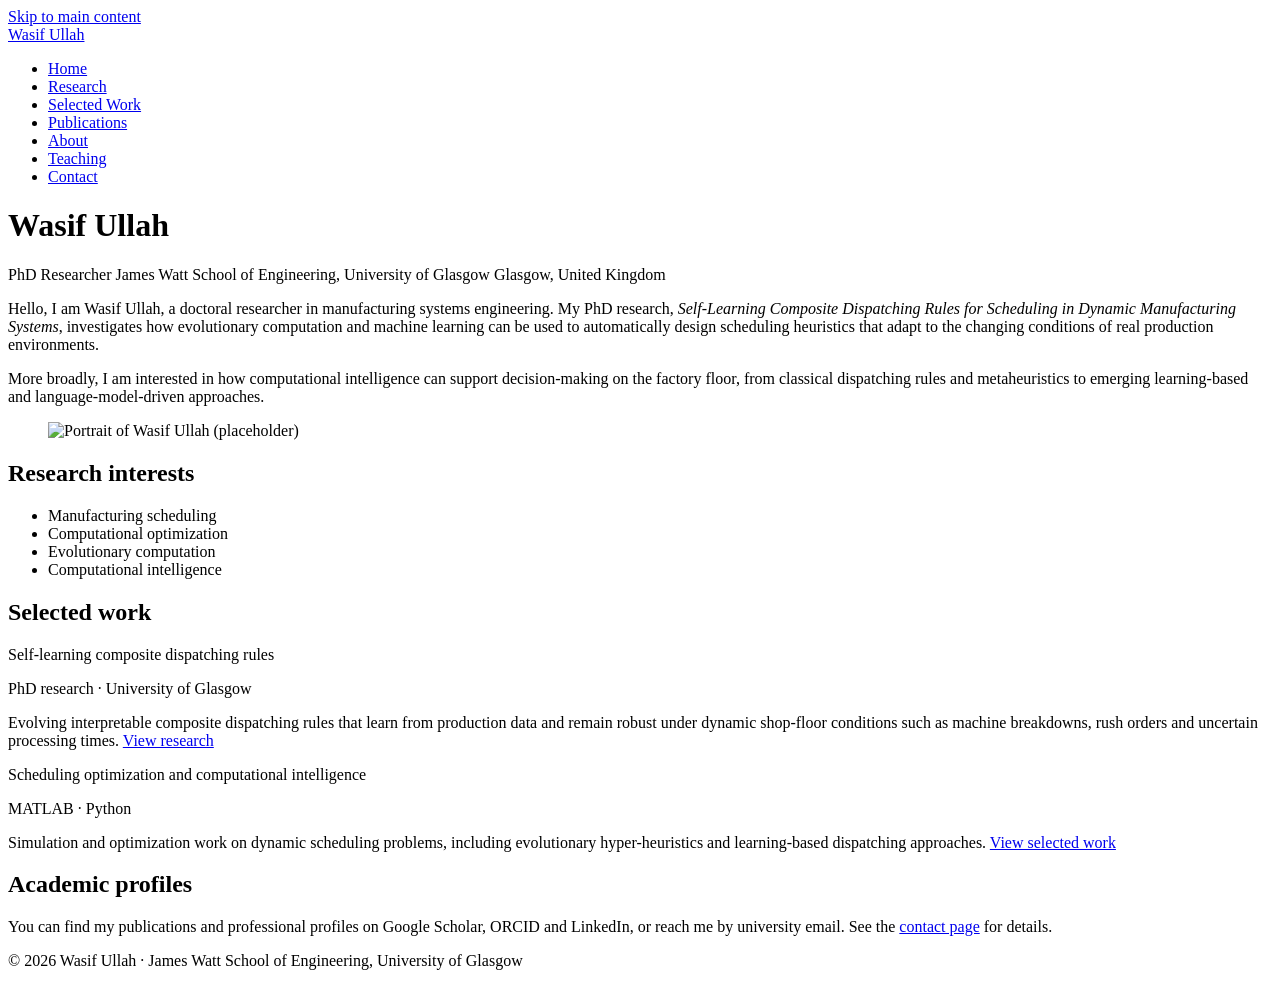
==== index.html @ bef583c8 "Add files via upload" ====
<!DOCTYPE html>
<html lang="en">
<head>
  <meta charset="UTF-8">
  <meta name="viewport" content="width=device-width, initial-scale=1.0">
  <title>Wasif Ullah — PhD Researcher, University of Glasgow</title>
  <meta name="description" content="Wasif Ullah is a PhD Researcher at the James Watt School of Engineering, University of Glasgow, working on self-learning composite dispatching rules for scheduling in dynamic manufacturing systems.">
  <link rel="stylesheet" href="css/style.css">
</head>
<body>
  <a class="skip-link" href="#main">Skip to main content</a>

  <header class="site-header">
    <div class="container">
      <a class="site-name" href="index.html">Wasif Ullah</a>
      <nav class="site-nav" aria-label="Main navigation">
        <ul>
          <li><a href="index.html" aria-current="page">Home</a></li>
          <li><a href="research.html">Research</a></li>
          <li><a href="selected-work.html">Selected Work</a></li>
          <li><a href="publications.html">Publications</a></li>
          <li><a href="about.html">About</a></li>
          <li><a href="teaching.html">Teaching</a></li>
          <li><a href="contact.html">Contact</a></li>
        </ul>
      </nav>
    </div>
  </header>

  <main id="main">
    <div class="container">

      <div class="intro">
        <div class="intro-text">
          <h1>Wasif Ullah</h1>
          <p class="subtitle">
            PhD Researcher
            <span class="affil">James Watt School of Engineering, University of Glasgow</span>
            <span class="affil">Glasgow, United Kingdom</span>
          </p>
          <p>
            Hello, I am Wasif Ullah, a doctoral researcher in manufacturing systems engineering.
            My PhD research, <em>Self-Learning Composite Dispatching Rules for Scheduling in
            Dynamic Manufacturing Systems</em>, investigates how evolutionary computation and
            machine learning can be used to automatically design scheduling heuristics that
            adapt to the changing conditions of real production environments.
          </p>
          <p>
            More broadly, I am interested in how computational intelligence can support
            decision-making on the factory floor, from classical dispatching rules and
            metaheuristics to emerging learning-based and language-model-driven approaches.
          </p>
        </div>
        <!-- Replace assets/profile.svg with your own photograph (e.g. profile.jpg)
             and update the src below. -->
        <figure class="profile-photo">
          <img src="assets/profile.svg" alt="Portrait of Wasif Ullah (placeholder)">
        </figure>
      </div>

      <h2>Research interests</h2>
      <ul class="interests">
        <li>Manufacturing scheduling</li>
        <li>Computational optimization</li>
        <li>Evolutionary computation</li>
        <li>Computational intelligence</li>
      </ul>

      <h2>Selected work</h2>
      <div class="entry">
        <p class="entry-title">Self-learning composite dispatching rules</p>
        <p class="entry-meta">PhD research · University of Glasgow</p>
        <p>
          Evolving interpretable composite dispatching rules that learn from production data
          and remain robust under dynamic shop-floor conditions such as machine breakdowns,
          rush orders and uncertain processing times.
          <a href="research.html">View research</a>
        </p>
      </div>
      <div class="entry">
        <p class="entry-title">Scheduling optimization and computational intelligence</p>
        <p class="entry-meta">MATLAB · Python</p>
        <p>
          Simulation and optimization work on dynamic scheduling problems, including
          evolutionary hyper-heuristics and learning-based dispatching approaches.
          <a href="selected-work.html">View selected work</a>
        </p>
      </div>

      <h2>Academic profiles</h2>
      <p>
        You can find my publications and professional profiles on
        Google Scholar, ORCID and LinkedIn, or reach me by university email.
        See the <a href="contact.html">contact page</a> for details.
      </p>

    </div>
  </main>

  <footer class="site-footer">
    <div class="container">
      <p>&copy; <span id="year">2026</span> Wasif Ullah · James Watt School of Engineering, University of Glasgow</p>
    </div>
  </footer>

  <script src="js/main.js"></script>
</body>
</html>
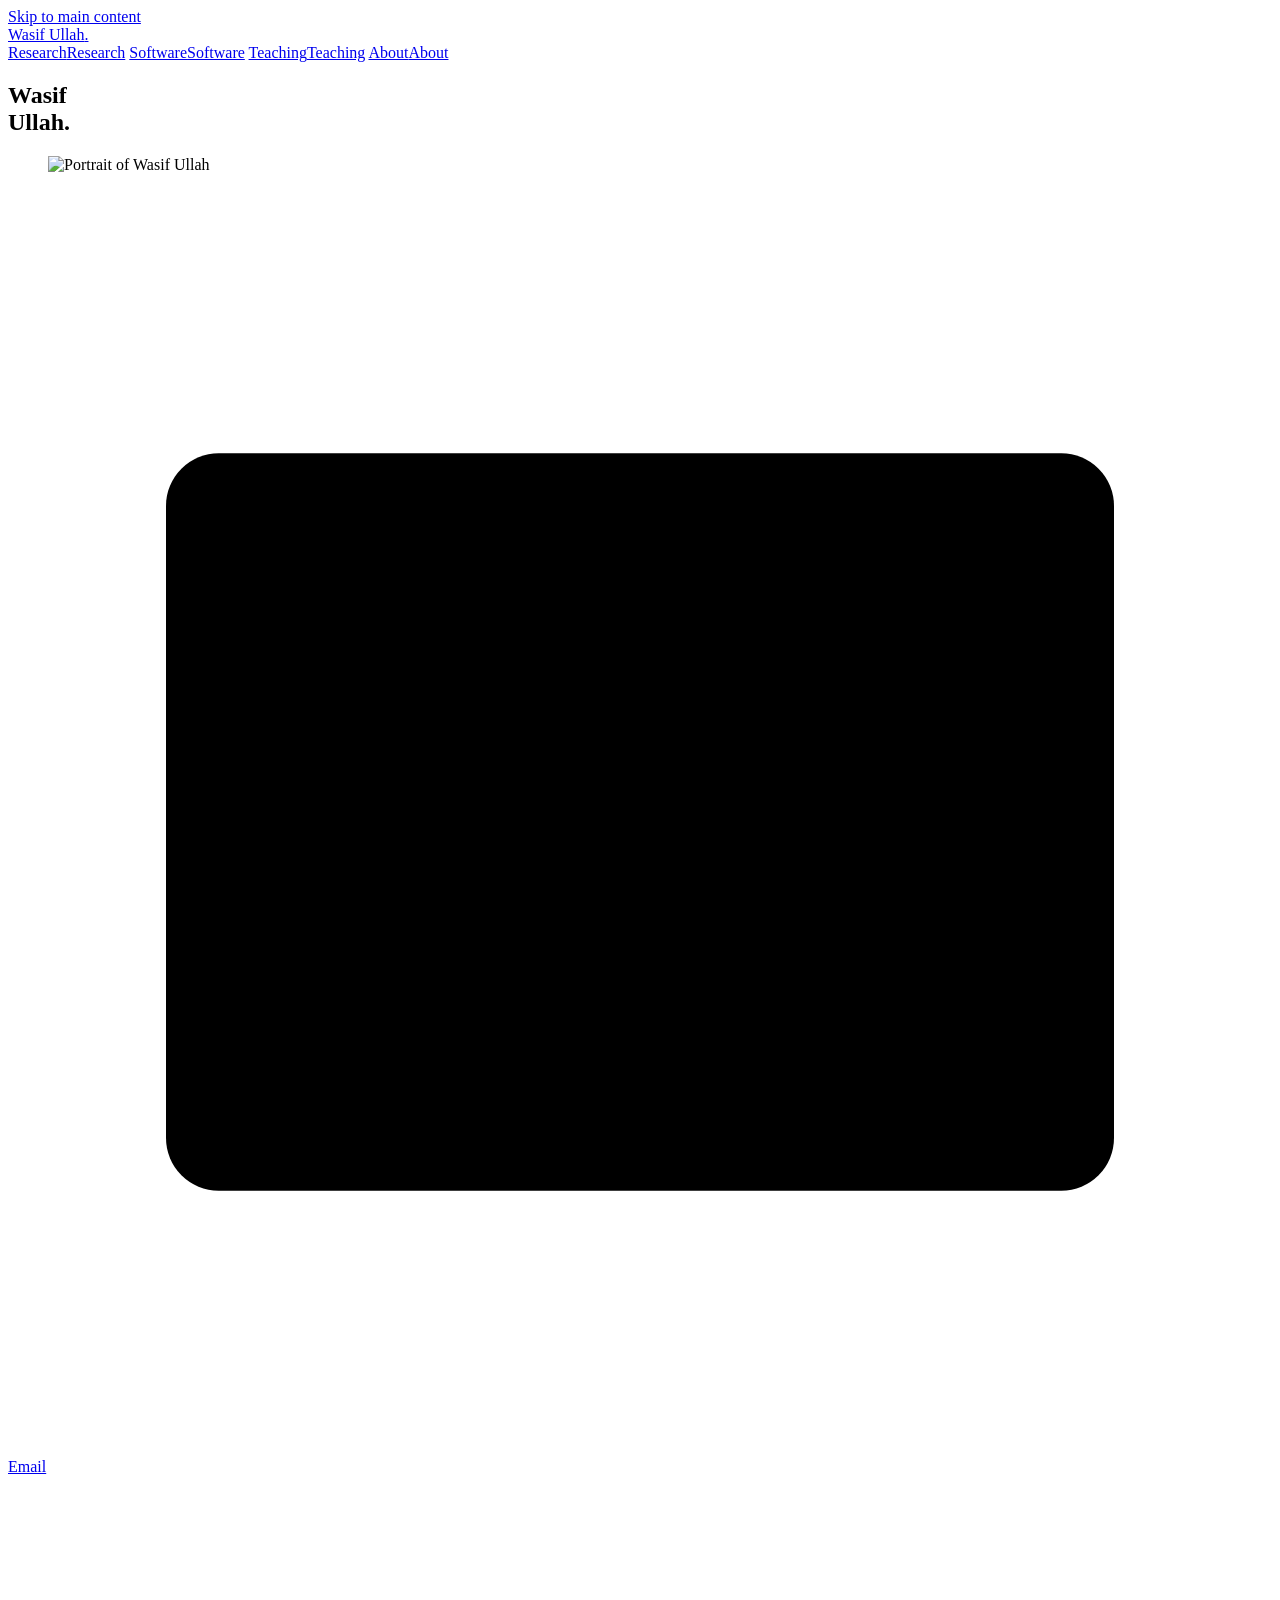
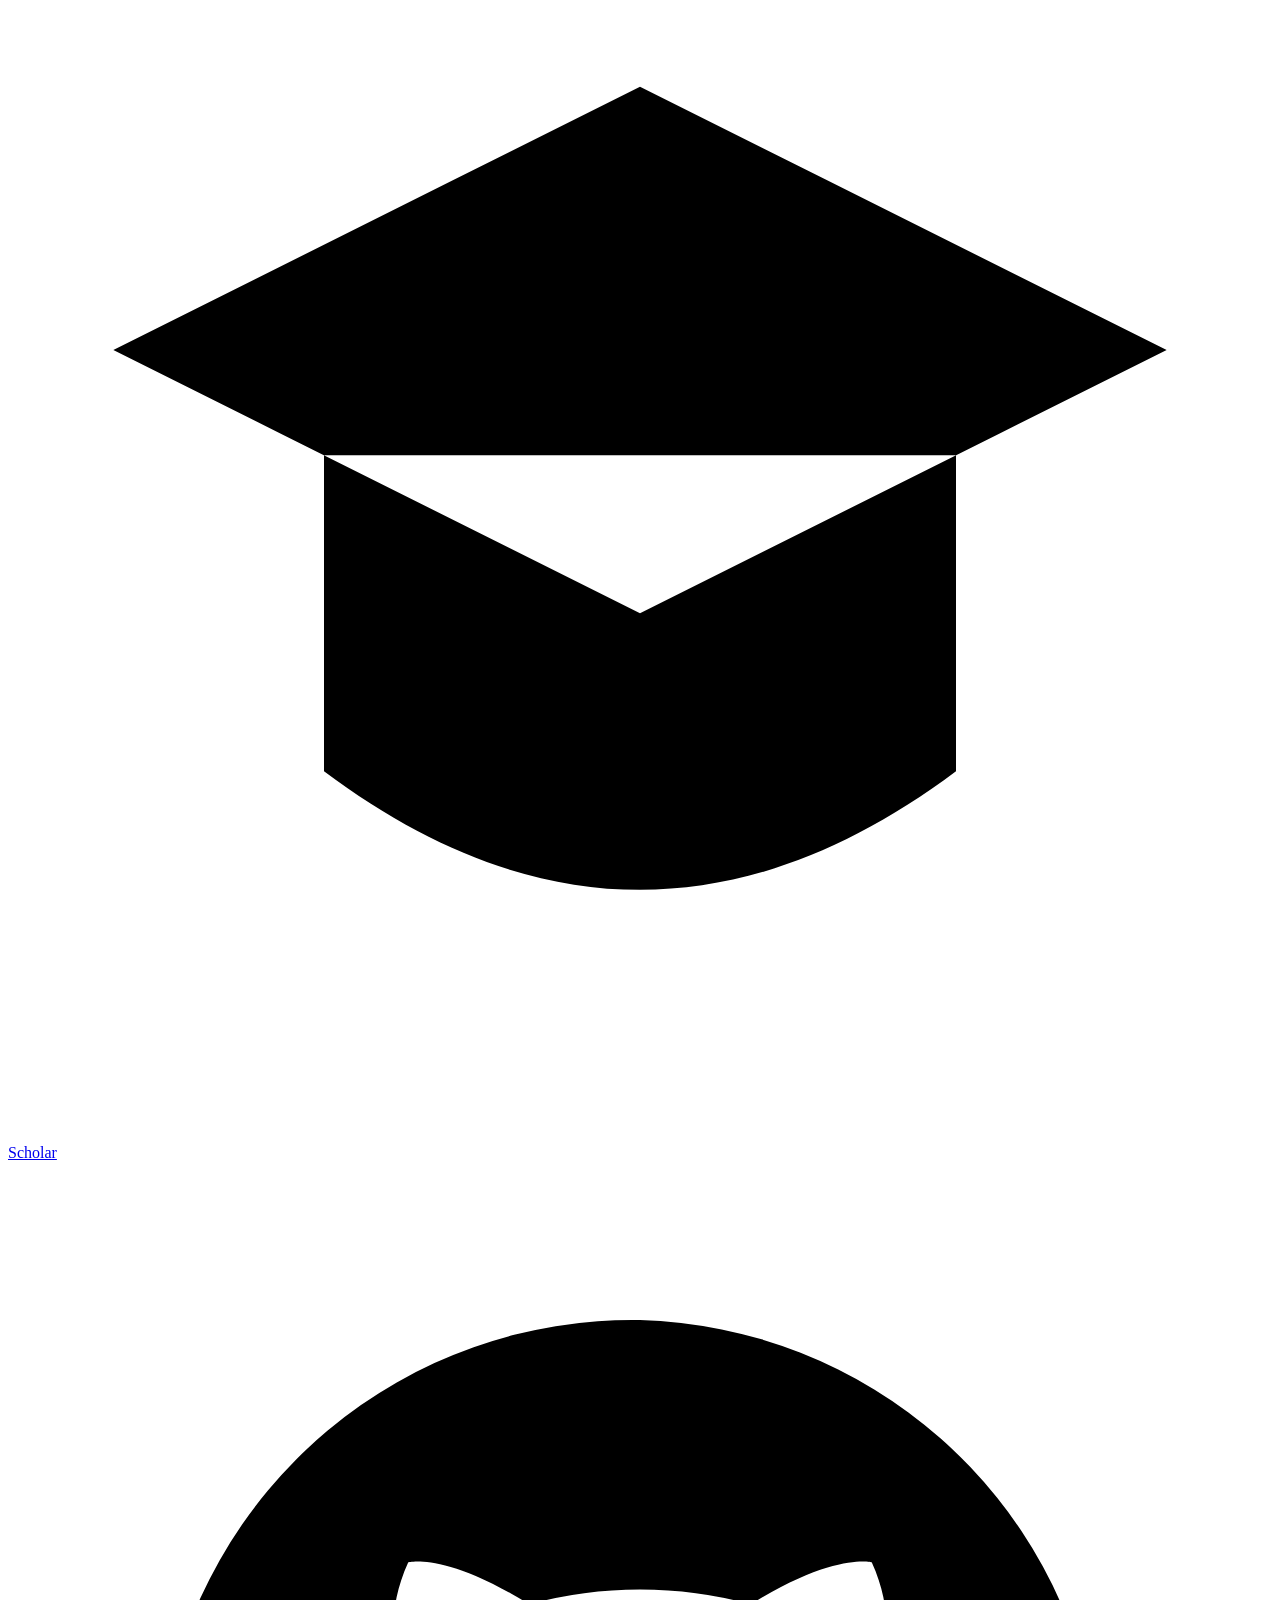
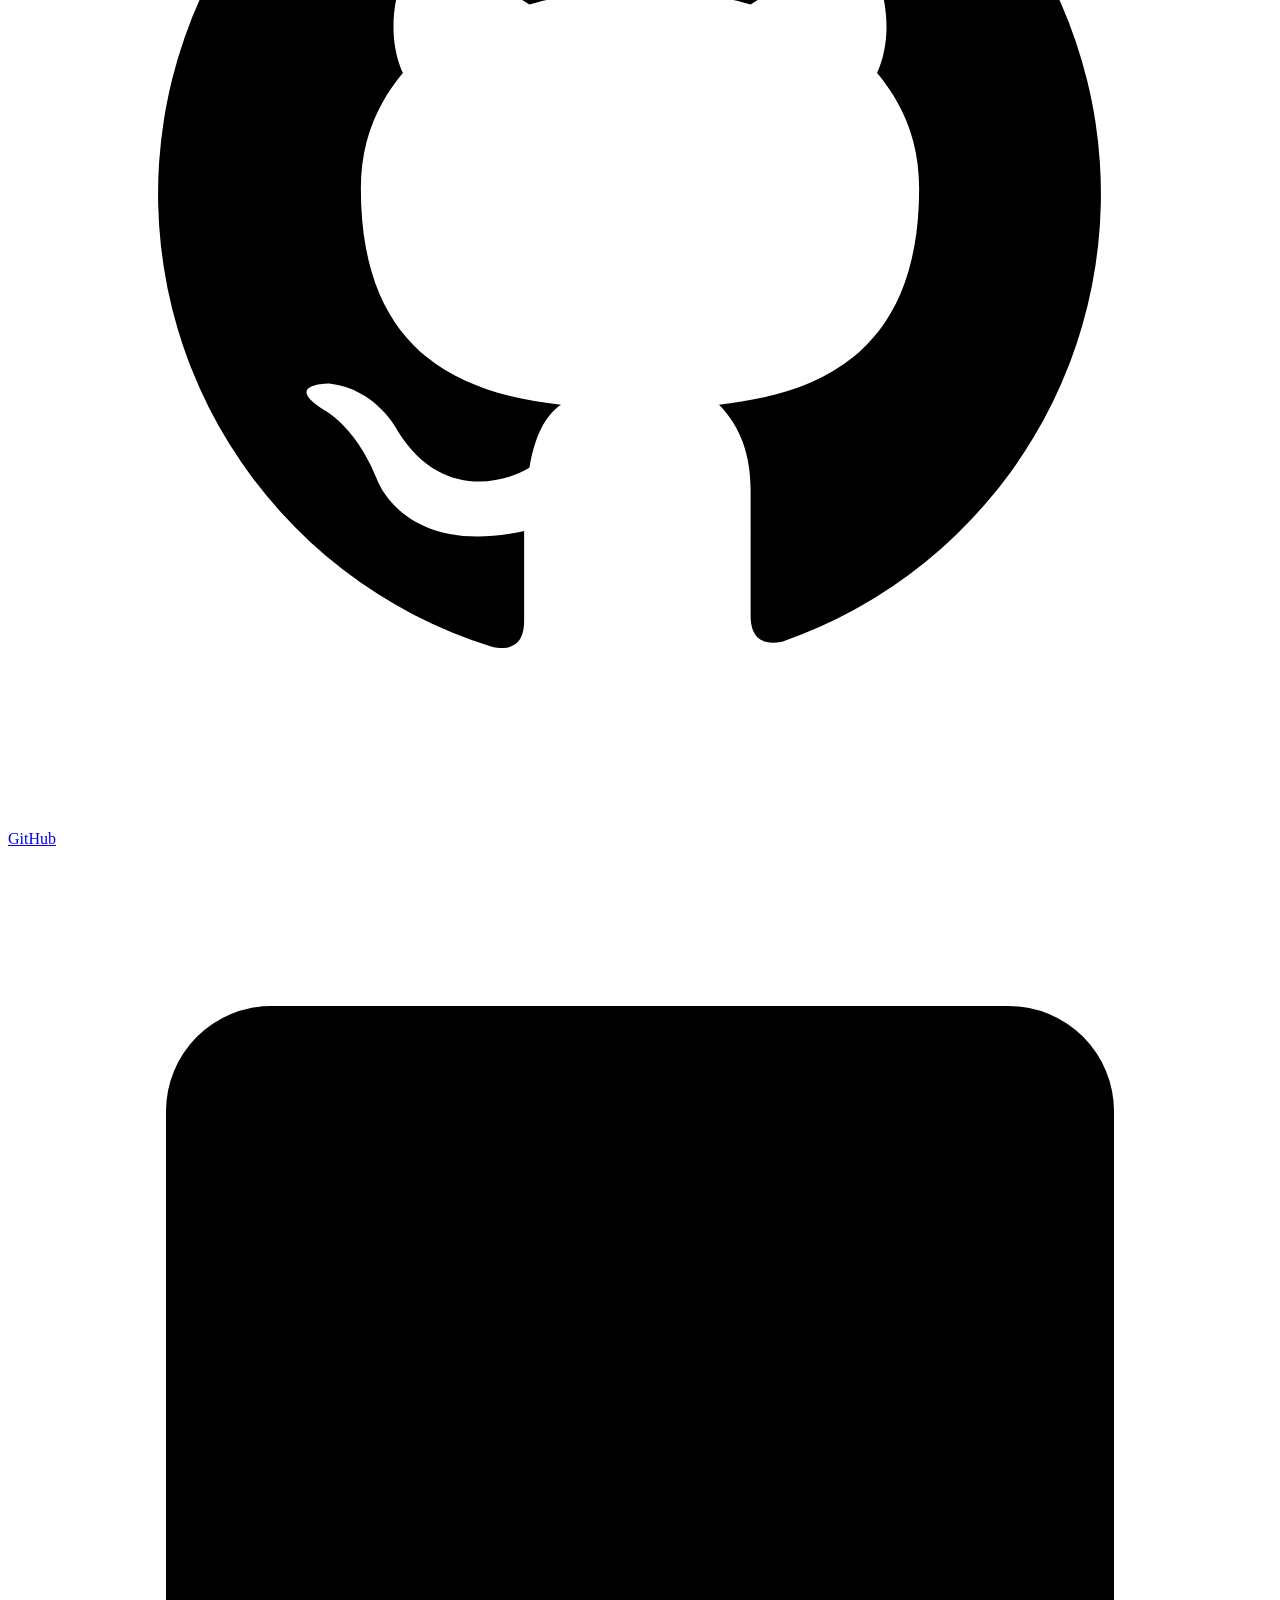
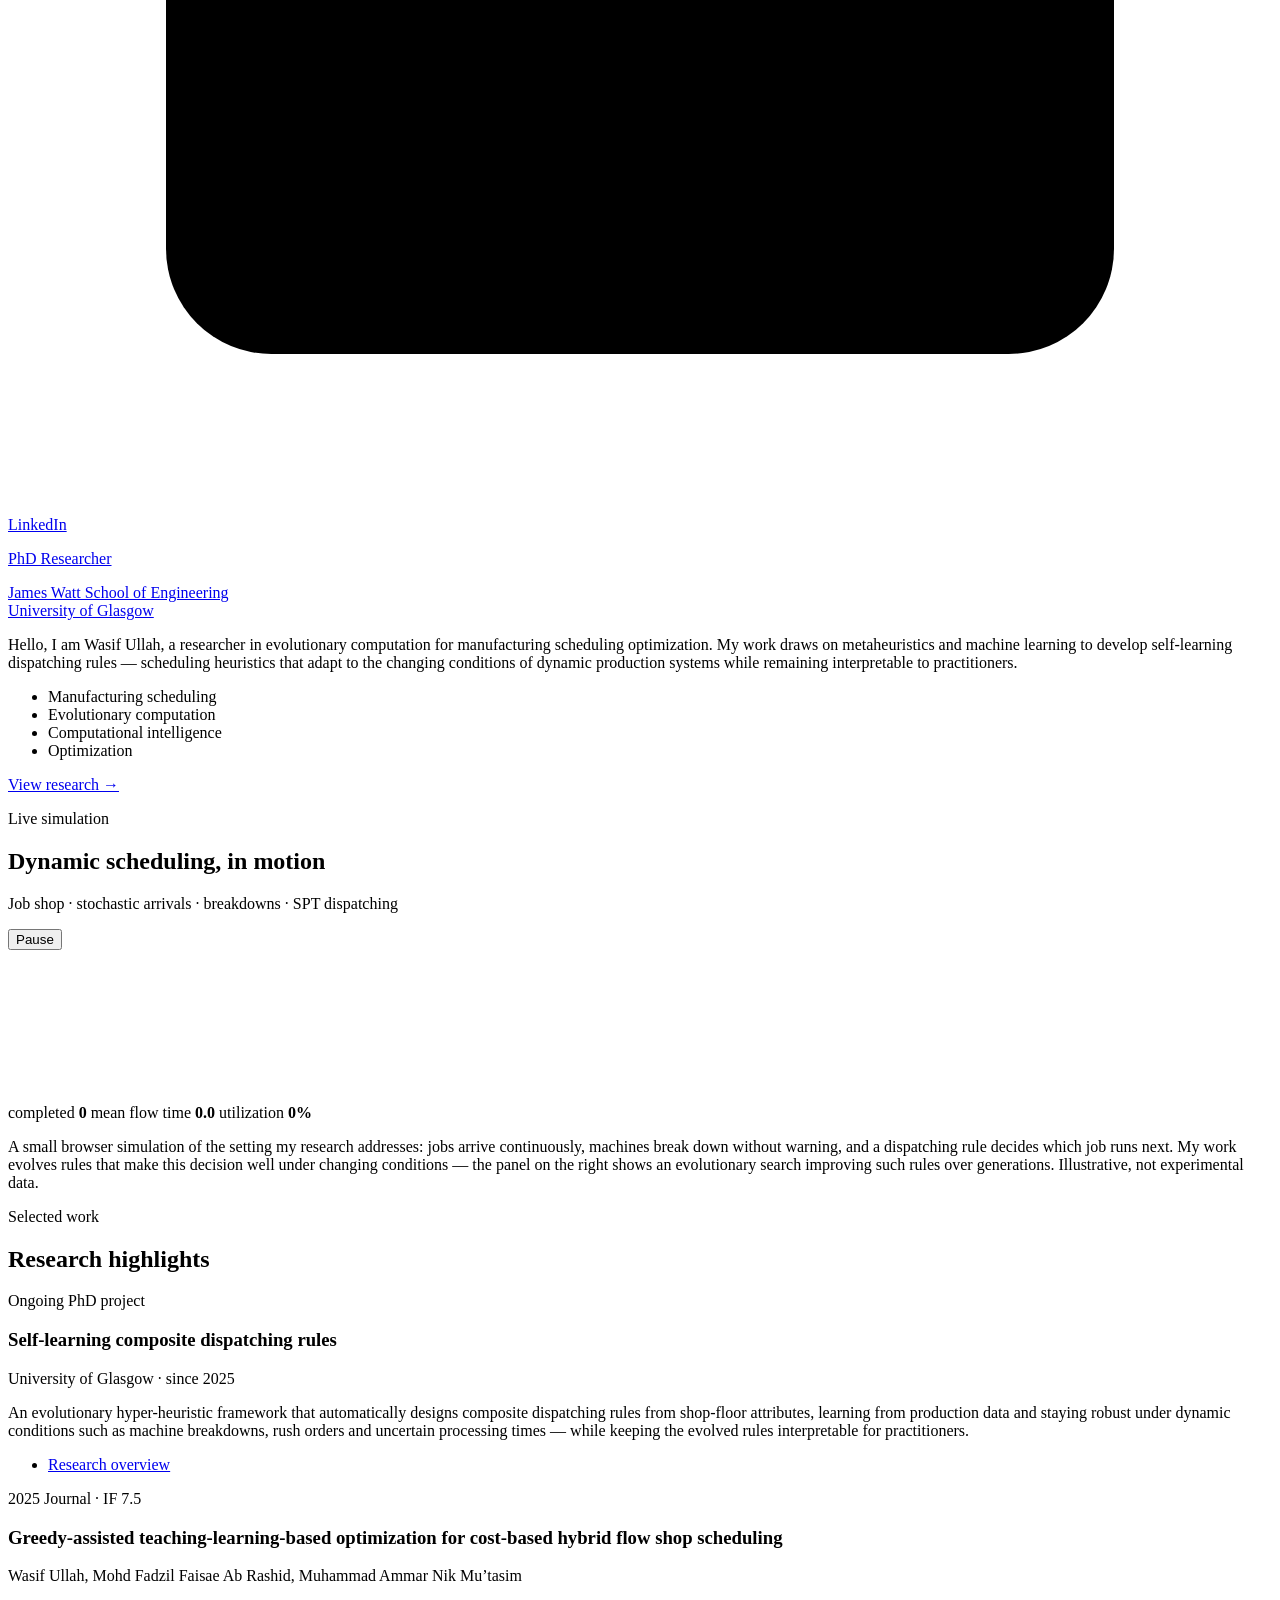
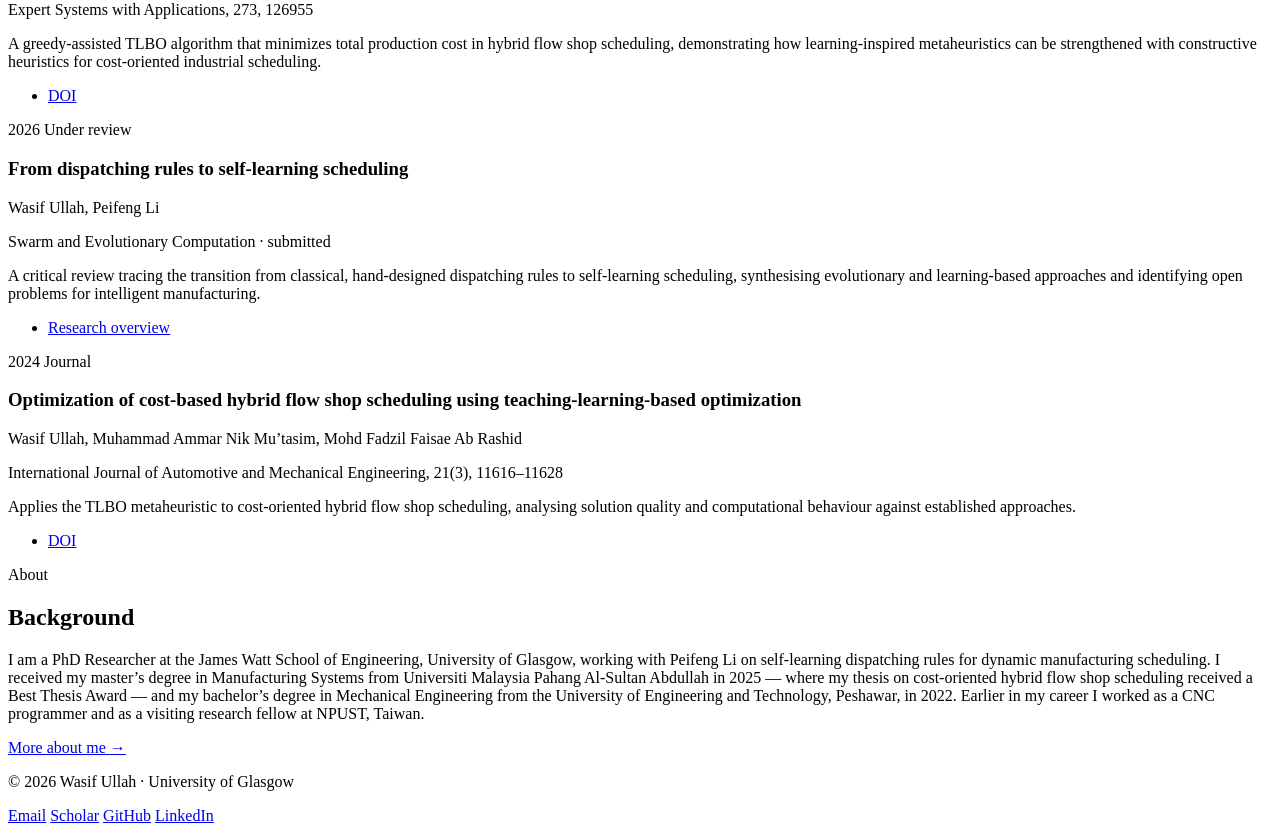
==== commit 97f617e1: "Add files via upload" ====
--- a/index.html
+++ b/index.html
@@ -2,107 +2,253 @@
 <html lang="en">
 <head>
   <meta charset="UTF-8">
-  <meta name="viewport" content="width=device-width, initial-scale=1.0">
-  <title>Wasif Ullah — PhD Researcher, University of Glasgow</title>
-  <meta name="description" content="Wasif Ullah is a PhD Researcher at the James Watt School of Engineering, University of Glasgow, working on self-learning composite dispatching rules for scheduling in dynamic manufacturing systems.">
+  <meta name="viewport" content="width=device-width, initial-scale=1">
+  <title>Wasif Ullah — Scheduling &amp; Computational Intelligence</title>
+  <meta name="description" content="Wasif Ullah is a PhD Researcher at the James Watt School of Engineering, University of Glasgow, working on self-learning dispatching rules, evolutionary computation and optimization for dynamic manufacturing scheduling.">
+  <meta name="theme-color" content="#101113">
+  <link rel="preconnect" href="https://fonts.googleapis.com">
+  <link rel="preconnect" href="https://fonts.gstatic.com" crossorigin>
+  <link href="https://fonts.googleapis.com/css2?family=Bodoni+Moda:opsz,wght@6..96,400..700&family=Geist:wght@300..600&family=Geist+Mono:wght@400;500&display=swap" rel="stylesheet">
   <link rel="stylesheet" href="css/style.css">
 </head>
 <body>
   <a class="skip-link" href="#main">Skip to main content</a>
 
   <header class="site-header">
-    <div class="container">
-      <a class="site-name" href="index.html">Wasif Ullah</a>
+    <div class="shell">
+      <a class="site-header-name" href="index.html" aria-current="page" aria-label="Wasif Ullah — home">Wasif Ullah<span class="dot">.</span></a>
       <nav class="site-nav" aria-label="Main navigation">
-        <ul>
-          <li><a href="index.html" aria-current="page">Home</a></li>
-          <li><a href="research.html">Research</a></li>
-          <li><a href="selected-work.html">Selected Work</a></li>
-          <li><a href="publications.html">Publications</a></li>
-          <li><a href="about.html">About</a></li>
-          <li><a href="teaching.html">Teaching</a></li>
-          <li><a href="contact.html">Contact</a></li>
-        </ul>
+        <a href="research.html" aria-label="Research"><span class="roll"><span class="roll-inner"><span>Research</span><span>Research</span></span></span></a>
+        <a href="software.html" aria-label="Software"><span class="roll"><span class="roll-inner"><span>Software</span><span>Software</span></span></span></a>
+        <a href="teaching.html" aria-label="Teaching"><span class="roll"><span class="roll-inner"><span>Teaching</span><span>Teaching</span></span></span></a>
+        <a href="about.html" aria-label="About"><span class="roll"><span class="roll-inner"><span>About</span><span>About</span></span></span></a>
       </nav>
     </div>
   </header>
 
   <main id="main">
-    <div class="container">
-
-      <div class="intro">
-        <div class="intro-text">
-          <h1>Wasif Ullah</h1>
-          <p class="subtitle">
-            PhD Researcher
-            <span class="affil">James Watt School of Engineering, University of Glasgow</span>
-            <span class="affil">Glasgow, United Kingdom</span>
+
+    <!-- ================= Hero ================= -->
+    <section class="hero shell grid" aria-labelledby="hero-name">
+      <div class="hero-id">
+        <h1 class="hero-name" id="hero-name">Wasif<br>Ullah<span class="dot">.</span></h1>
+        <figure class="hero-portrait" data-glitch>
+          <img class="portrait-main" src="assets/profile.jpg" alt="Portrait of Wasif Ullah" width="640" height="800" loading="eager" decoding="async">
+        </figure>
+      </div>
+
+      <div class="hero-main">
+        <nav class="contact-links" aria-label="Contact and profiles">
+          <a href="mailto:wasif.optim@gmail.com" aria-label="Email" title="wasif.optim@gmail.com">
+            <svg viewBox="0 0 24 24" aria-hidden="true" focusable="false"><rect x="3" y="5" width="18" height="14" rx="1"/><path d="m3 6 9 7 9-7"/></svg>
+            <span>Email</span>
+          </a>
+          <a href="https://scholar.google.com/citations?user=JLo4vEMAAAAJ&amp;hl=en" aria-label="Google Scholar" title="Google Scholar">
+            <svg viewBox="0 0 24 24" aria-hidden="true" focusable="false"><path d="m2 9 10-5 10 5-10 5Z M6 11v6c4 3 8 3 12 0v-6 M22 9v8"/></svg>
+            <span>Scholar</span>
+          </a>
+          <a href="https://github.com/wasif-ai-opt" aria-label="GitHub" title="GitHub">
+            <svg viewBox="0 0 24 24" aria-hidden="true" focusable="false"><path d="M12 3a9 9 0 0 0-2.8 17.6c.5.1.6-.2.6-.5v-1.7c-2.3.5-2.8-1-2.8-1-.4-1-1-1.3-1-1.3-.8-.5.1-.5.1-.5.9.1 1.3.9 1.3.9.8 1.3 2 1 2.5.7.1-.6.3-1 .6-1.2-1.8-.2-3.8-.9-3.8-4.1 0-.9.3-1.6.8-2.2-.1-.2-.4-1 .1-2.1 0 0 .7-.2 2.3.8a8 8 0 0 1 4.2 0c1.6-1 2.3-.8 2.3-.8.5 1.1.2 1.9.1 2.1.5.6.8 1.3.8 2.2 0 3.2-2 3.9-3.8 4.1.3.3.6.8.6 1.6v2.4c0 .3.1.6.6.5A9 9 0 0 0 12 3Z"/></svg>
+            <span>GitHub</span>
+          </a>
+          <a href="https://www.linkedin.com/in/engineeringoptimization/" aria-label="LinkedIn" title="LinkedIn">
+            <svg viewBox="0 0 24 24" aria-hidden="true" focusable="false"><rect x="3" y="3" width="18" height="18" rx="2"/><path d="M8 11v5M8 8v.01M12 16v-5M12 13a2.5 2.5 0 0 1 5 0v3"/></svg>
+            <span>LinkedIn</span>
+          </a>
+        </nav>
+
+        <a class="affil-link" href="https://www.gla.ac.uk/pgrs/wasifullah/#" target="_blank" rel="noopener" aria-label="PhD Researcher at the James Watt School of Engineering, University of Glasgow — view university profile">
+          <p class="hero-role">PhD Researcher</p>
+          <p class="hero-affil">
+            James Watt School of Engineering<br>
+            University of Glasgow
           </p>
-          <p>
-            Hello, I am Wasif Ullah, a doctoral researcher in manufacturing systems engineering.
-            My PhD research, <em>Self-Learning Composite Dispatching Rules for Scheduling in
-            Dynamic Manufacturing Systems</em>, investigates how evolutionary computation and
-            machine learning can be used to automatically design scheduling heuristics that
-            adapt to the changing conditions of real production environments.
-          </p>
-          <p>
-            More broadly, I am interested in how computational intelligence can support
-            decision-making on the factory floor, from classical dispatching rules and
-            metaheuristics to emerging learning-based and language-model-driven approaches.
-          </p>
+        </a>
+
+        <p class="hero-bio">
+          Hello, I am Wasif Ullah, a researcher in evolutionary computation for
+          manufacturing scheduling optimization. My work draws on metaheuristics and
+          machine learning to develop self-learning dispatching rules — scheduling
+          heuristics that adapt to the changing conditions of dynamic production systems
+          while remaining interpretable to practitioners.
+        </p>
+
+        <ul class="interests">
+          <li>Manufacturing scheduling</li>
+          <li>Evolutionary computation</li>
+          <li>Computational intelligence</li>
+          <li>Optimization</li>
+        </ul>
+
+        <p><a class="arrow-link" href="research.html">View research <span class="arrow" aria-hidden="true">→</span></a></p>
+      </div>
+    </section>
+
+    <!-- ================= Live simulation ================= -->
+    <section class="section shell" id="live" aria-labelledby="live-heading">
+      <div class="section-head">
+        <p class="label">Live simulation</p>
+        <h2 class="serif-title section-title" id="live-heading">Dynamic scheduling, in motion</h2>
+      </div>
+
+      <div class="sim-panel">
+        <div class="sim-head">
+          <p class="label">Job shop · stochastic arrivals · breakdowns · SPT dispatching</p>
+          <button class="sim-toggle" type="button" aria-label="Pause or play the simulation">Pause</button>
         </div>
-        <!-- Replace assets/profile.svg with your own photograph (e.g. profile.jpg)
-             and update the src below. -->
-        <figure class="profile-photo">
-          <img src="assets/profile.svg" alt="Portrait of Wasif Ullah (placeholder)">
-        </figure>
-      </div>
-
-      <h2>Research interests</h2>
-      <ul class="interests">
-        <li>Manufacturing scheduling</li>
-        <li>Computational optimization</li>
-        <li>Evolutionary computation</li>
-        <li>Computational intelligence</li>
-      </ul>
-
-      <h2>Selected work</h2>
-      <div class="entry">
-        <p class="entry-title">Self-learning composite dispatching rules</p>
-        <p class="entry-meta">PhD research · University of Glasgow</p>
-        <p>
-          Evolving interpretable composite dispatching rules that learn from production data
-          and remain robust under dynamic shop-floor conditions such as machine breakdowns,
-          rush orders and uncertain processing times.
-          <a href="research.html">View research</a>
+        <div class="sim-canvases">
+          <canvas id="sim-gantt" role="img" aria-label="Live Gantt chart of a dynamic job shop simulation: jobs arrive stochastically and are dispatched to four machines, with occasional machine breakdowns."></canvas>
+          <canvas id="sim-fitness" role="img" aria-label="Live line chart showing best and mean fitness improving over generations of an evolutionary rule search."></canvas>
+        </div>
+        <div class="sim-foot">
+          <span class="stat">completed <b data-sim="done">0</b></span>
+          <span class="stat">mean flow time <b data-sim="flow">0.0</b></span>
+          <span class="stat">utilization <b data-sim="util">0%</b></span>
+        </div>
+      </div>
+      <p class="sim-caption">
+        A small browser simulation of the setting my research addresses: jobs arrive
+        continuously, machines break down without warning, and a dispatching rule decides
+        which job runs next. My work evolves rules that make this decision well under
+        changing conditions — the panel on the right shows an evolutionary search
+        improving such rules over generations. Illustrative, not experimental data.
+      </p>
+    </section>
+
+    <!-- ================= Selected work ================= -->
+    <section class="section shell" id="selected-work" aria-labelledby="work-heading">
+      <div class="section-head">
+        <p class="label">Selected work</p>
+        <h2 class="serif-title section-title" id="work-heading">Research highlights</h2>
+      </div>
+
+      <div class="item-list">
+
+        <article class="item">
+          <div class="item-index">
+            <span class="year">Ongoing</span>
+            <span class="venue-tag">PhD project</span>
+          </div>
+          <div class="item-body">
+            <h3 class="item-name">Self-learning composite dispatching rules</h3>
+            <p class="item-venue">University of Glasgow · since 2025</p>
+            <p class="item-desc">
+              An evolutionary hyper-heuristic framework that automatically designs
+              composite dispatching rules from shop-floor attributes, learning from
+              production data and staying robust under dynamic conditions such as machine
+              breakdowns, rush orders and uncertain processing times — while keeping the
+              evolved rules interpretable for practitioners.
+            </p>
+            <ul class="item-links">
+              <li><a href="research.html">Research overview</a></li>
+            </ul>
+          </div>
+        </article>
+
+        <article class="item">
+          <div class="item-index">
+            <span class="year">2025</span>
+            <span class="venue-tag">Journal · IF 7.5</span>
+          </div>
+          <div class="item-body">
+            <h3 class="item-name">Greedy-assisted teaching-learning-based optimization for cost-based hybrid flow shop scheduling</h3>
+            <p class="item-authors"><span class="me">Wasif Ullah</span>, Mohd Fadzil Faisae Ab Rashid, Muhammad Ammar Nik Mu’tasim</p>
+            <p class="item-venue">Expert Systems with Applications, 273, 126955</p>
+            <p class="item-desc">
+              A greedy-assisted TLBO algorithm that minimizes total production cost in
+              hybrid flow shop scheduling, demonstrating how learning-inspired
+              metaheuristics can be strengthened with constructive heuristics for
+              cost-oriented industrial scheduling.
+            </p>
+            <ul class="item-links">
+              <li><a href="https://doi.org/10.1016/j.eswa.2025.126955">DOI</a></li>
+            </ul>
+          </div>
+        </article>
+
+        <article class="item">
+          <div class="item-index">
+            <span class="year">2026</span>
+            <span class="venue-tag">Under review</span>
+          </div>
+          <div class="item-body">
+            <h3 class="item-name">From dispatching rules to self-learning scheduling</h3>
+            <p class="item-authors"><span class="me">Wasif Ullah</span>, Peifeng Li</p>
+            <p class="item-venue">Swarm and Evolutionary Computation · submitted</p>
+            <p class="item-desc">
+              A critical review tracing the transition from classical, hand-designed
+              dispatching rules to self-learning scheduling, synthesising evolutionary
+              and learning-based approaches and identifying open problems for intelligent
+              manufacturing.
+            </p>
+            <ul class="item-links">
+              <li><a href="research.html">Research overview</a></li>
+            </ul>
+          </div>
+        </article>
+
+        <article class="item">
+          <div class="item-index">
+            <span class="year">2024</span>
+            <span class="venue-tag">Journal</span>
+          </div>
+          <div class="item-body">
+            <h3 class="item-name">Optimization of cost-based hybrid flow shop scheduling using teaching-learning-based optimization</h3>
+            <p class="item-authors"><span class="me">Wasif Ullah</span>, Muhammad Ammar Nik Mu’tasim, Mohd Fadzil Faisae Ab Rashid</p>
+            <p class="item-venue">International Journal of Automotive and Mechanical Engineering, 21(3), 11616–11628</p>
+            <p class="item-desc">
+              Applies the TLBO metaheuristic to cost-oriented hybrid flow shop scheduling,
+              analysing solution quality and computational behaviour against established
+              approaches.
+            </p>
+            <ul class="item-links">
+              <li><a href="https://doi.org/10.15282/ijame.21.3.2024.13.0896">DOI</a></li>
+            </ul>
+          </div>
+        </article>
+
+      </div>
+    </section>
+
+    <!-- ================= About ================= -->
+    <section class="section shell" id="about" aria-labelledby="about-heading">
+      <div class="section-head">
+        <p class="label">About</p>
+        <h2 class="serif-title section-title" id="about-heading">Background</h2>
+      </div>
+      <div class="grid">
+        <p class="section-lead">
+          I am a PhD Researcher at the James Watt School of Engineering, University of
+          Glasgow, working with Peifeng Li on self-learning dispatching rules for dynamic
+          manufacturing scheduling. I received my master’s degree in Manufacturing Systems
+          from Universiti Malaysia Pahang Al-Sultan Abdullah in 2025 — where my thesis on
+          cost-oriented hybrid flow shop scheduling received a Best Thesis Award — and my
+          bachelor’s degree in Mechanical Engineering from the University of Engineering
+          and Technology, Peshawar, in 2022. Earlier in my career I worked as a CNC
+          programmer and as a visiting research fellow at NPUST, Taiwan.
         </p>
-      </div>
-      <div class="entry">
-        <p class="entry-title">Scheduling optimization and computational intelligence</p>
-        <p class="entry-meta">MATLAB · Python</p>
-        <p>
-          Simulation and optimization work on dynamic scheduling problems, including
-          evolutionary hyper-heuristics and learning-based dispatching approaches.
-          <a href="selected-work.html">View selected work</a>
+        <p class="section-note" style="grid-column: 1 / 8;">
+          <a class="arrow-link" href="about.html">More about me <span class="arrow" aria-hidden="true">→</span></a>
         </p>
       </div>
-
-      <h2>Academic profiles</h2>
-      <p>
-        You can find my publications and professional profiles on
-        Google Scholar, ORCID and LinkedIn, or reach me by university email.
-        See the <a href="contact.html">contact page</a> for details.
-      </p>
-
-    </div>
+    </section>
+
   </main>
 
   <footer class="site-footer">
-    <div class="container">
-      <p>&copy; <span id="year">2026</span> Wasif Ullah · James Watt School of Engineering, University of Glasgow</p>
+    <div class="shell">
+      <p>&copy; <span id="year">2026</span> Wasif Ullah · University of Glasgow</p>
+      <nav class="contact-links" aria-label="Contact and profiles">
+        <a href="mailto:wasif.optim@gmail.com">Email</a>
+        <a href="https://scholar.google.com/citations?user=JLo4vEMAAAAJ&amp;hl=en">Scholar</a>
+        <a href="https://github.com/wasif-ai-opt">GitHub</a>
+        <a href="https://www.linkedin.com/in/engineeringoptimization/">LinkedIn</a>
+      </nav>
     </div>
   </footer>
 
   <script src="js/main.js"></script>
+  <script src="js/portrait.js"></script>
+  <script src="js/simulation.js"></script>
 </body>
 </html>
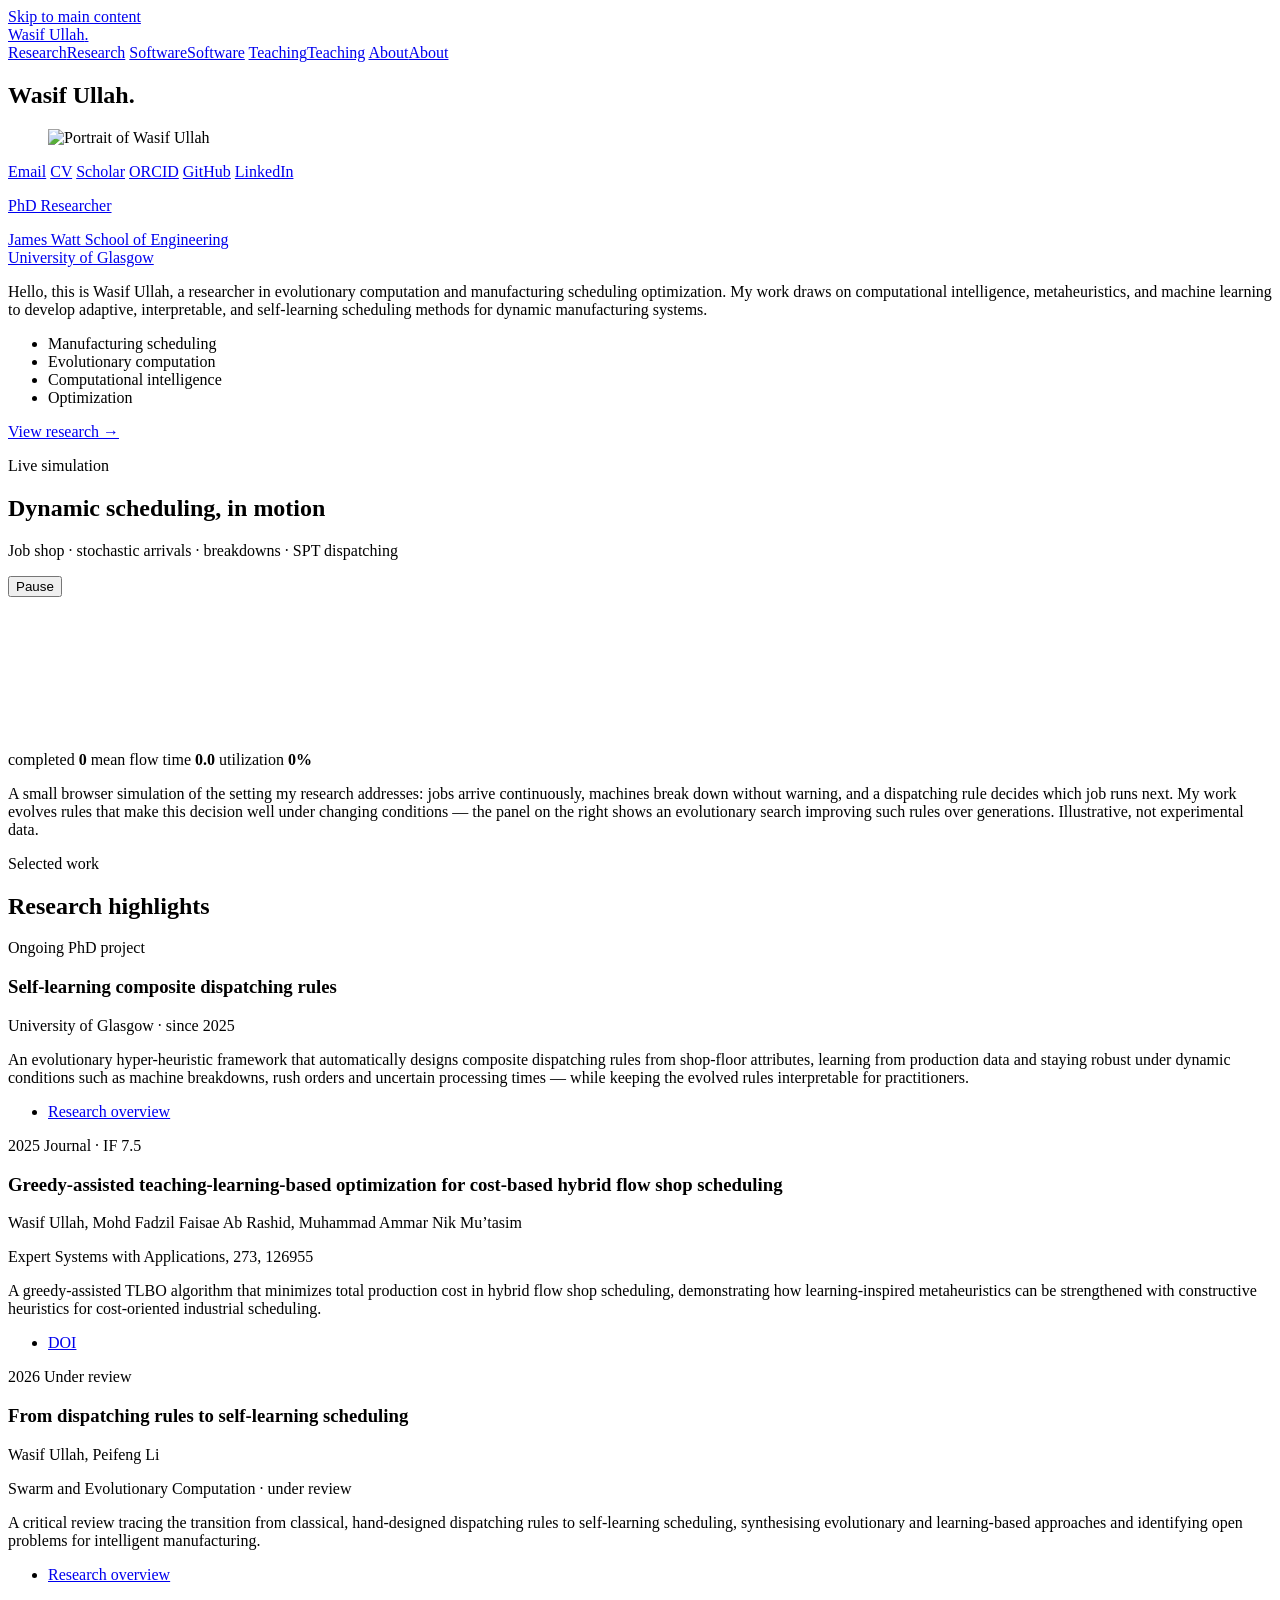
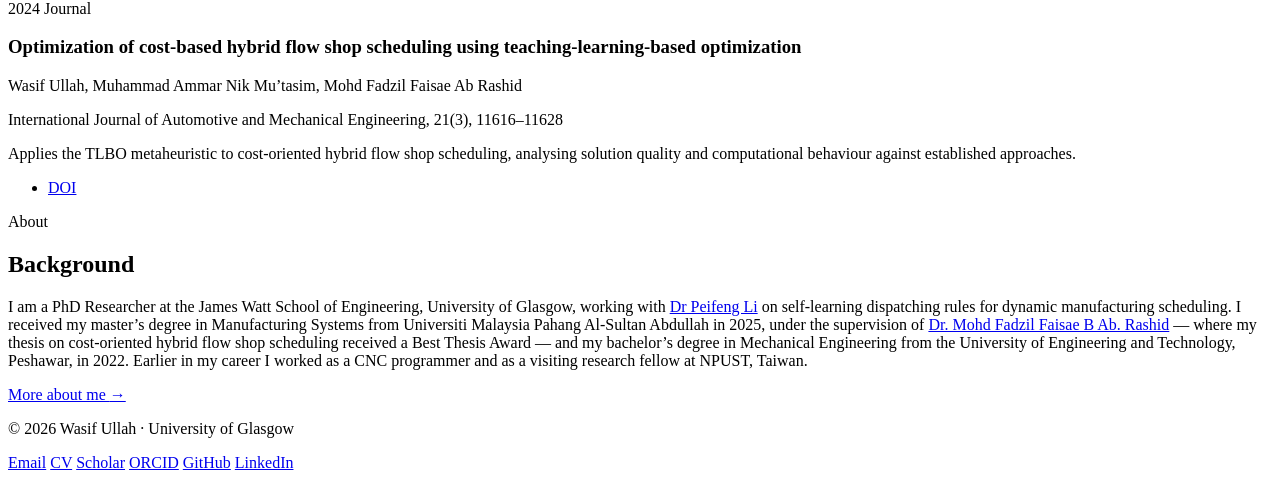
==== commit d5ed8b66: "Add files via upload" ====
--- a/index.html
+++ b/index.html
@@ -9,6 +9,8 @@
   <link rel="preconnect" href="https://fonts.googleapis.com">
   <link rel="preconnect" href="https://fonts.gstatic.com" crossorigin>
   <link href="https://fonts.googleapis.com/css2?family=Bodoni+Moda:opsz,wght@6..96,400..700&family=Geist:wght@300..600&family=Geist+Mono:wght@400;500&display=swap" rel="stylesheet">
+  <link rel="icon" type="image/png" sizes="32x32" href="assets/favicon-32.png">
+  <link rel="apple-touch-icon" href="assets/apple-touch-icon.png">
   <link rel="stylesheet" href="css/style.css">
 </head>
 <body>
@@ -31,32 +33,21 @@
     <!-- ================= Hero ================= -->
     <section class="hero shell grid" aria-labelledby="hero-name">
       <div class="hero-id">
-        <h1 class="hero-name" id="hero-name">Wasif<br>Ullah<span class="dot">.</span></h1>
+        <h1 class="hero-name" id="hero-name">Wasif Ullah<span class="dot">.</span></h1>
         <figure class="hero-portrait" data-glitch>
           <img class="portrait-main" src="assets/profile.jpg" alt="Portrait of Wasif Ullah" width="640" height="800" loading="eager" decoding="async">
         </figure>
+        <nav class="contact-links" aria-label="Contact and profiles">
+          <a href="mailto:wasif.optim@gmail.com" aria-label="Email" title="wasif.optim@gmail.com"><span>Email</span></a>
+          <a href="assets/cv.pdf" aria-label="Curriculum vitae (PDF)" title="Curriculum vitae (PDF)"><span>CV</span></a>
+          <a href="https://scholar.google.com/citations?user=JLo4vEMAAAAJ&amp;hl=en" aria-label="Google Scholar" title="Google Scholar"><span>Scholar</span></a>
+          <a href="https://orcid.org/0009-0007-9515-0341" aria-label="ORCID" title="ORCID 0009-0007-9515-0341"><span>ORCID</span></a>
+          <a href="https://github.com/wasif-ai-opt" aria-label="GitHub" title="GitHub"><span>GitHub</span></a>
+          <a href="https://www.linkedin.com/in/engineeringoptimization/" aria-label="LinkedIn" title="LinkedIn"><span>LinkedIn</span></a>
+        </nav>
       </div>
 
       <div class="hero-main">
-        <nav class="contact-links" aria-label="Contact and profiles">
-          <a href="mailto:wasif.optim@gmail.com" aria-label="Email" title="wasif.optim@gmail.com">
-            <svg viewBox="0 0 24 24" aria-hidden="true" focusable="false"><rect x="3" y="5" width="18" height="14" rx="1"/><path d="m3 6 9 7 9-7"/></svg>
-            <span>Email</span>
-          </a>
-          <a href="https://scholar.google.com/citations?user=JLo4vEMAAAAJ&amp;hl=en" aria-label="Google Scholar" title="Google Scholar">
-            <svg viewBox="0 0 24 24" aria-hidden="true" focusable="false"><path d="m2 9 10-5 10 5-10 5Z M6 11v6c4 3 8 3 12 0v-6 M22 9v8"/></svg>
-            <span>Scholar</span>
-          </a>
-          <a href="https://github.com/wasif-ai-opt" aria-label="GitHub" title="GitHub">
-            <svg viewBox="0 0 24 24" aria-hidden="true" focusable="false"><path d="M12 3a9 9 0 0 0-2.8 17.6c.5.1.6-.2.6-.5v-1.7c-2.3.5-2.8-1-2.8-1-.4-1-1-1.3-1-1.3-.8-.5.1-.5.1-.5.9.1 1.3.9 1.3.9.8 1.3 2 1 2.5.7.1-.6.3-1 .6-1.2-1.8-.2-3.8-.9-3.8-4.1 0-.9.3-1.6.8-2.2-.1-.2-.4-1 .1-2.1 0 0 .7-.2 2.3.8a8 8 0 0 1 4.2 0c1.6-1 2.3-.8 2.3-.8.5 1.1.2 1.9.1 2.1.5.6.8 1.3.8 2.2 0 3.2-2 3.9-3.8 4.1.3.3.6.8.6 1.6v2.4c0 .3.1.6.6.5A9 9 0 0 0 12 3Z"/></svg>
-            <span>GitHub</span>
-          </a>
-          <a href="https://www.linkedin.com/in/engineeringoptimization/" aria-label="LinkedIn" title="LinkedIn">
-            <svg viewBox="0 0 24 24" aria-hidden="true" focusable="false"><rect x="3" y="3" width="18" height="18" rx="2"/><path d="M8 11v5M8 8v.01M12 16v-5M12 13a2.5 2.5 0 0 1 5 0v3"/></svg>
-            <span>LinkedIn</span>
-          </a>
-        </nav>
-
         <a class="affil-link" href="https://www.gla.ac.uk/pgrs/wasifullah/#" target="_blank" rel="noopener" aria-label="PhD Researcher at the James Watt School of Engineering, University of Glasgow — view university profile">
           <p class="hero-role">PhD Researcher</p>
           <p class="hero-affil">
@@ -66,11 +57,11 @@
         </a>
 
         <p class="hero-bio">
-          Hello, I am Wasif Ullah, a researcher in evolutionary computation for
-          manufacturing scheduling optimization. My work draws on metaheuristics and
-          machine learning to develop self-learning dispatching rules — scheduling
-          heuristics that adapt to the changing conditions of dynamic production systems
-          while remaining interpretable to practitioners.
+          Hello, this is Wasif Ullah, a researcher in evolutionary computation and
+          manufacturing scheduling optimization. My work draws on computational
+          intelligence, metaheuristics, and machine learning to develop adaptive,
+          interpretable, and self-learning scheduling methods for dynamic manufacturing
+          systems.
         </p>
 
         <ul class="interests">
@@ -174,7 +165,7 @@
           <div class="item-body">
             <h3 class="item-name">From dispatching rules to self-learning scheduling</h3>
             <p class="item-authors"><span class="me">Wasif Ullah</span>, Peifeng Li</p>
-            <p class="item-venue">Swarm and Evolutionary Computation · submitted</p>
+            <p class="item-venue">Swarm and Evolutionary Computation · under review</p>
             <p class="item-desc">
               A critical review tracing the transition from classical, hand-designed
               dispatching rules to self-learning scheduling, synthesising evolutionary
@@ -219,9 +210,10 @@
       <div class="grid">
         <p class="section-lead">
           I am a PhD Researcher at the James Watt School of Engineering, University of
-          Glasgow, working with Peifeng Li on self-learning dispatching rules for dynamic
+          Glasgow, working with <a href="https://www.gla.ac.uk/schools/engineering/staff/peifengli/" target="_blank" rel="noopener">Dr Peifeng Li</a> on self-learning dispatching rules for dynamic
           manufacturing scheduling. I received my master’s degree in Manufacturing Systems
-          from Universiti Malaysia Pahang Al-Sultan Abdullah in 2025 — where my thesis on
+          from Universiti Malaysia Pahang Al-Sultan Abdullah in 2025, under the supervision
+          of <a href="https://apps.ump.edu.my/expertDirectory/profile.jsp?email=ffaisae@umpsa.edu.my" target="_blank" rel="noopener">Dr. Mohd Fadzil Faisae B Ab. Rashid</a> — where my thesis on
           cost-oriented hybrid flow shop scheduling received a Best Thesis Award — and my
           bachelor’s degree in Mechanical Engineering from the University of Engineering
           and Technology, Peshawar, in 2022. Earlier in my career I worked as a CNC
@@ -240,7 +232,9 @@
       <p>&copy; <span id="year">2026</span> Wasif Ullah · University of Glasgow</p>
       <nav class="contact-links" aria-label="Contact and profiles">
         <a href="mailto:wasif.optim@gmail.com">Email</a>
+        <a href="assets/cv.pdf">CV</a>
         <a href="https://scholar.google.com/citations?user=JLo4vEMAAAAJ&amp;hl=en">Scholar</a>
+        <a href="https://orcid.org/0009-0007-9515-0341">ORCID</a>
         <a href="https://github.com/wasif-ai-opt">GitHub</a>
         <a href="https://www.linkedin.com/in/engineeringoptimization/">LinkedIn</a>
       </nav>
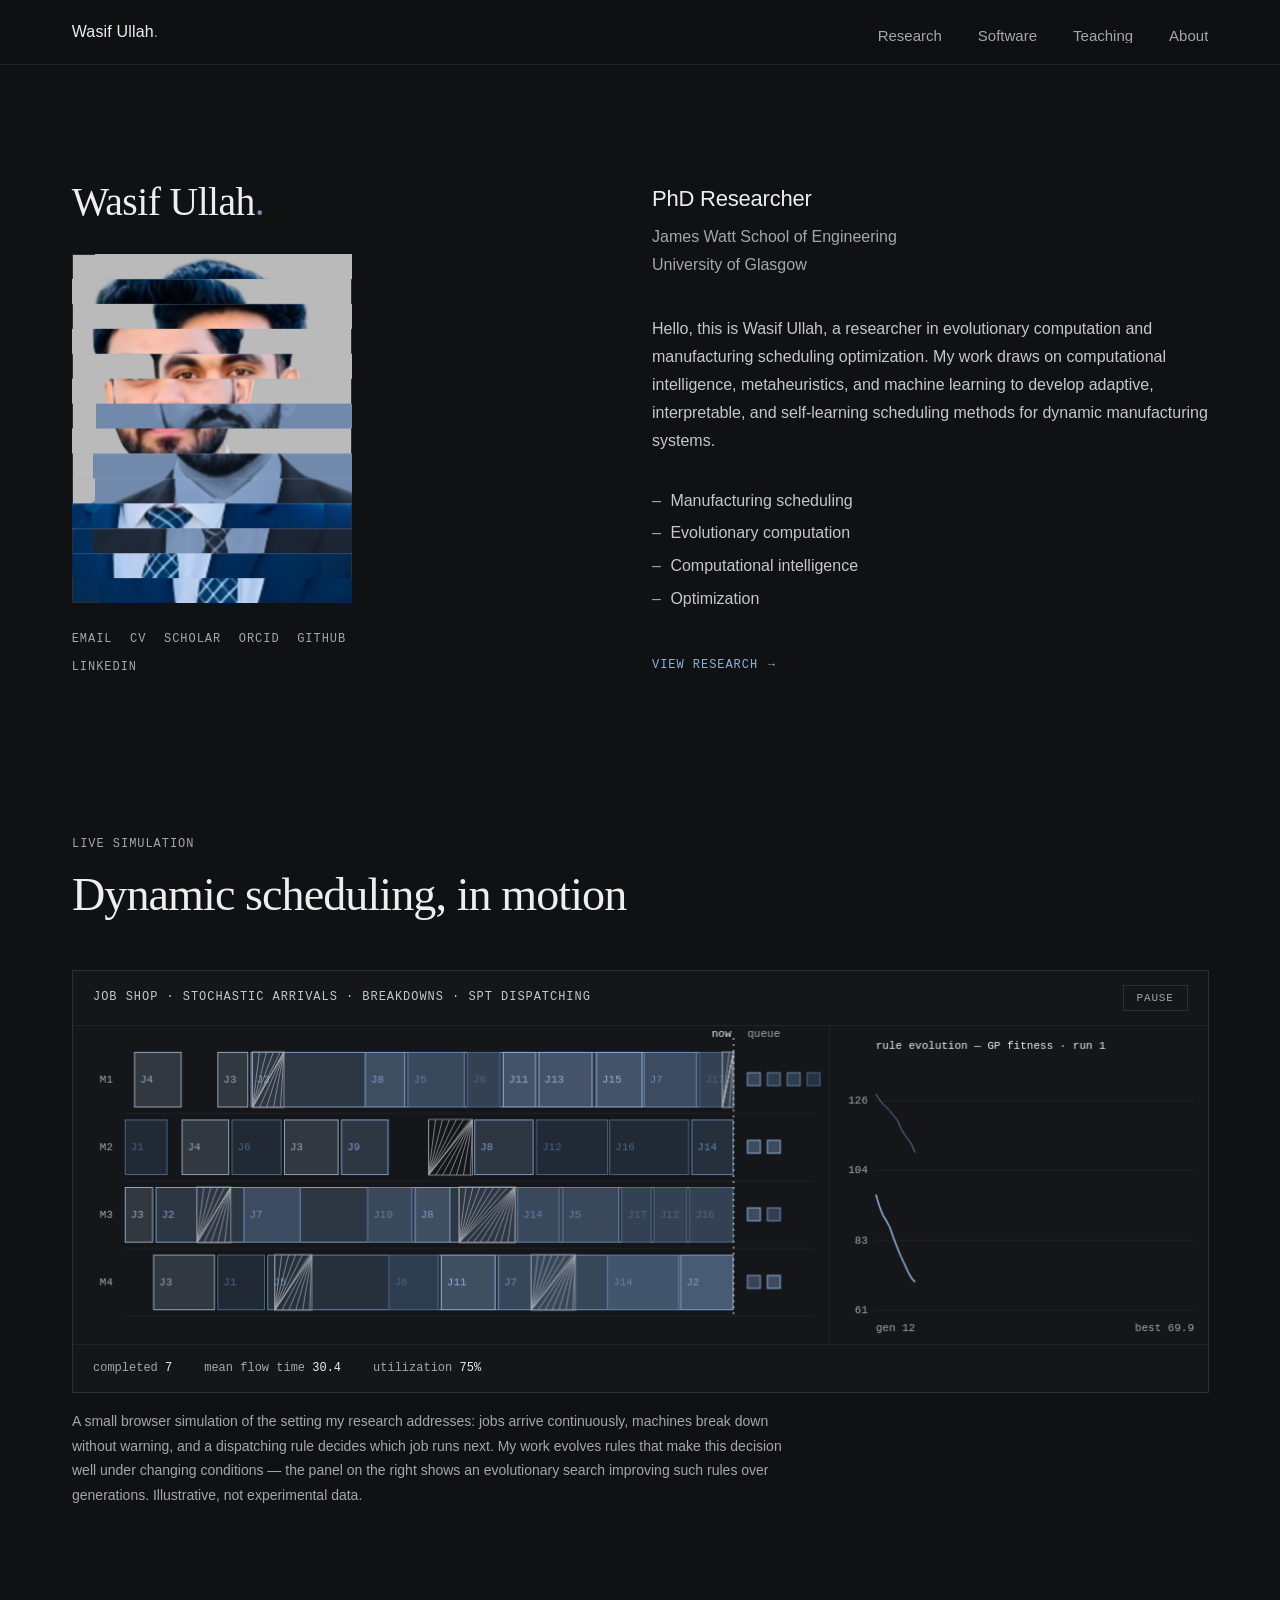
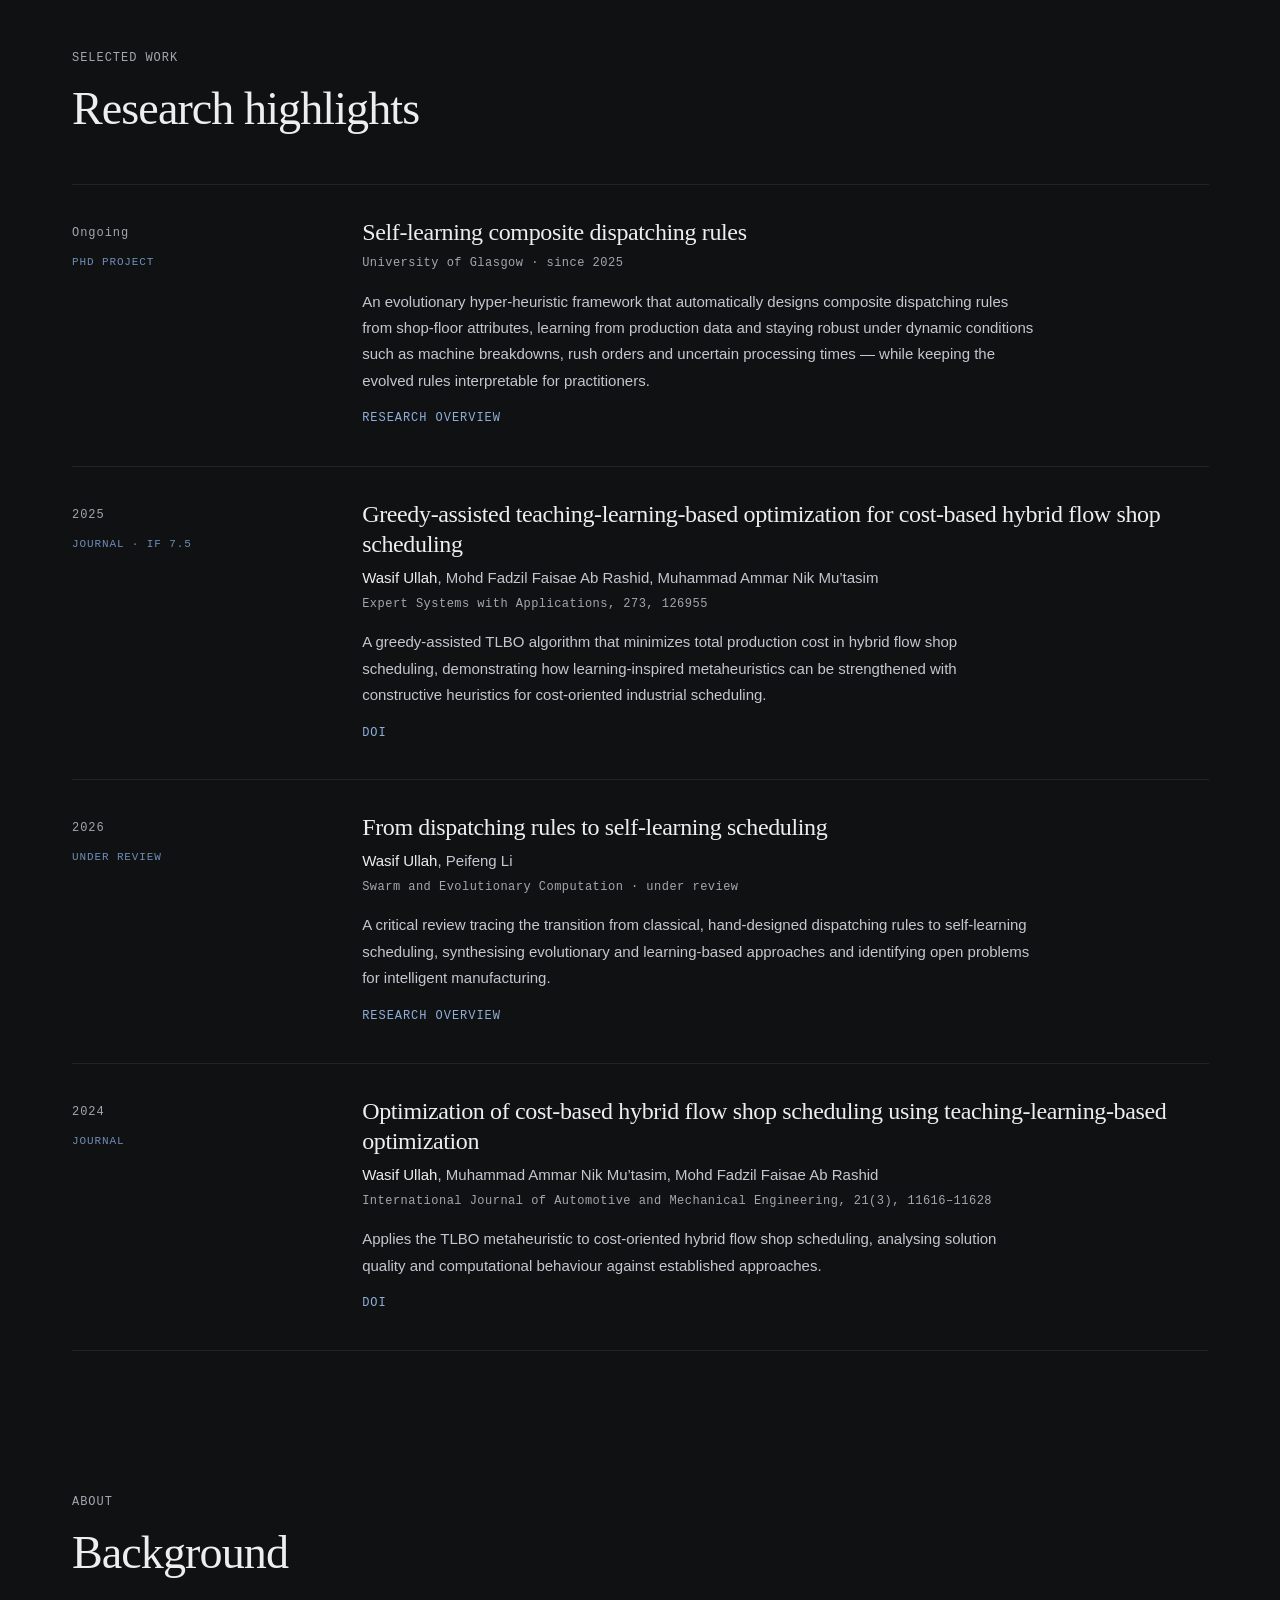
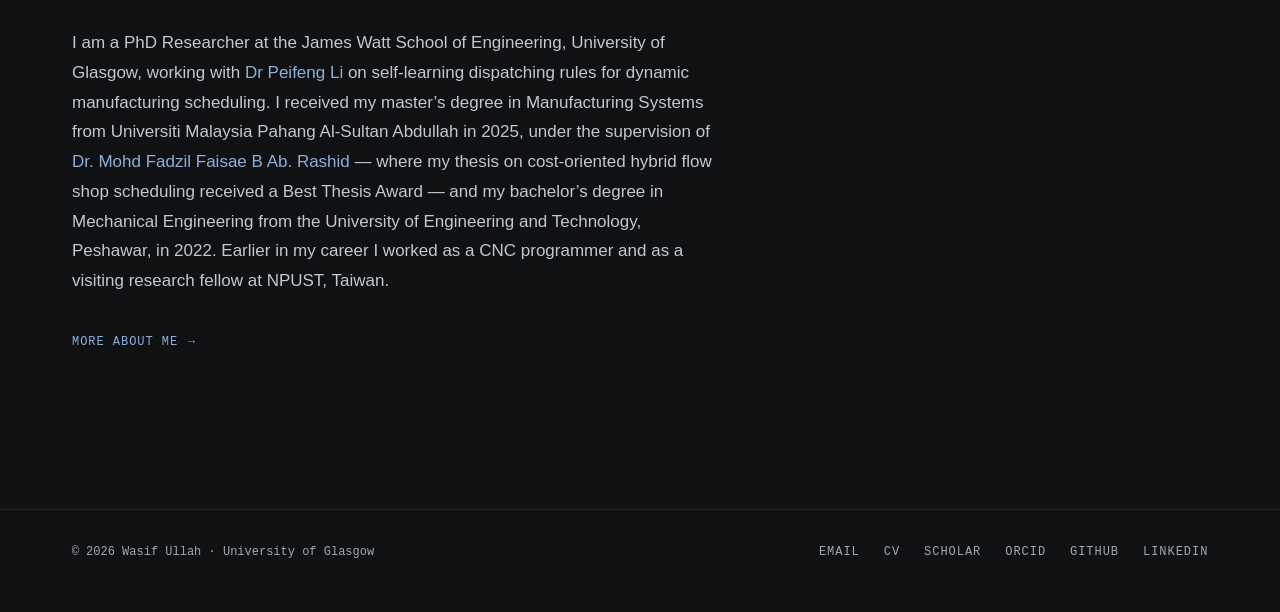
==== commit 887ec2aa: "Add files via upload" ====
--- a/index.html
+++ b/index.html
@@ -6,6 +6,7 @@
   <title>Wasif Ullah — Scheduling &amp; Computational Intelligence</title>
   <meta name="description" content="Wasif Ullah is a PhD Researcher at the James Watt School of Engineering, University of Glasgow, working on self-learning dispatching rules, evolutionary computation and optimization for dynamic manufacturing scheduling.">
   <meta name="theme-color" content="#101113">
+  <meta name="google-site-verification" content="4iBNEXLZftE3U7nRz8T6So_n9aFUtszNqKNIZQVB54g" />
   <link rel="preconnect" href="https://fonts.googleapis.com">
   <link rel="preconnect" href="https://fonts.gstatic.com" crossorigin>
   <link href="https://fonts.googleapis.com/css2?family=Bodoni+Moda:opsz,wght@6..96,400..700&family=Geist:wght@300..600&family=Geist+Mono:wght@400;500&display=swap" rel="stylesheet">
--- a/css/style.css
+++ b/css/style.css
@@ -0,0 +1,635 @@
+/* ============================================================
+   Wasif Ullah — Academic Website
+   Dark, minimalist academic design · plain HTML + CSS + JS
+   Typography: Bodoni Moda (display) · Geist (body) · Geist Mono (labels)
+   ============================================================ */
+
+:root {
+  --ink: #101113;
+  --panel: #14161a;
+  --paper: #eeeef0;
+  --body: #c3c7ce;
+  --muted: #a3a7ad;
+  --blue: #6e8db8;
+  --blue-hi: #8eafd9;
+  --blue-dim: #252c37;
+  --rule: #2c3035;
+  --rule-item: #212427;
+
+  --font: "Geist", "Helvetica Neue", Arial, sans-serif;
+  --font-mono: "Geist Mono", ui-monospace, Menlo, Consolas, monospace;
+  --font-serif: "Bodoni Moda", "Bodoni MT", Didot, Georgia, serif;
+
+  --page-width: 75rem;
+  --gutter: clamp(1.4rem, 5.6vw, 6rem);
+  --column-gap: 1.5rem;
+  --tracking-caps: .08em;
+  --header-h: 4rem;
+
+  color-scheme: dark;
+}
+
+* { box-sizing: border-box; }
+
+html { scroll-behavior: smooth; }
+
+body {
+  margin: 0;
+  background: var(--ink);
+  color: var(--body);
+  font-family: var(--font);
+  font-size: 1rem;
+  font-weight: 340;
+  line-height: 1.75;
+  -webkit-font-smoothing: antialiased;
+  text-rendering: optimizeLegibility;
+}
+
+::selection { background: var(--blue-dim); color: var(--paper); }
+
+/* ---------- Accessibility ---------- */
+.skip-link {
+  position: absolute;
+  left: -9999px;
+  top: 0;
+  background: var(--paper);
+  color: var(--ink);
+  padding: 0.5rem 1rem;
+  font-family: var(--font-mono);
+  font-size: 0.75rem;
+  z-index: 100;
+}
+.skip-link:focus { left: 0.5rem; top: 0.5rem; }
+
+:focus-visible {
+  outline: 1px solid var(--blue-hi);
+  outline-offset: 3px;
+}
+
+@media (prefers-reduced-motion: reduce) {
+  html { scroll-behavior: auto; }
+  *, *::before, *::after { transition: none !important; animation: none !important; }
+}
+
+/* ---------- Layout primitives ---------- */
+.shell {
+  width: min(calc(100% - var(--gutter) * 2), var(--page-width));
+  margin-inline: auto;
+}
+
+.grid {
+  display: grid;
+  grid-template-columns: repeat(12, minmax(0, 1fr));
+  column-gap: var(--column-gap);
+}
+
+/* ---------- Type helpers ---------- */
+.label {
+  font-family: var(--font-mono);
+  font-size: 0.75rem;
+  letter-spacing: var(--tracking-caps);
+  text-transform: uppercase;
+  color: var(--muted);
+  margin: 0;
+}
+
+.serif-title {
+  font-family: var(--font-serif);
+  font-weight: 500;
+  color: var(--paper);
+  letter-spacing: -0.02em;
+  line-height: 1.15;
+  margin: 0;
+}
+
+/* ---------- Links ---------- */
+a {
+  color: var(--blue-hi);
+  text-decoration: none;
+  transition: color 140ms ease-out;
+}
+a:hover { color: var(--paper); }
+
+.arrow-link {
+  display: inline-flex;
+  align-items: center;
+  gap: 0.6rem;
+  font-family: var(--font-mono);
+  font-size: 0.75rem;
+  letter-spacing: var(--tracking-caps);
+  text-transform: uppercase;
+  color: var(--blue-hi);
+}
+.arrow-link .arrow {
+  display: inline-block;
+  transition: transform 140ms ease-out;
+}
+.arrow-link:hover .arrow { transform: translateX(4px); }
+
+/* ---------- Header ---------- */
+.site-header {
+  position: sticky;
+  top: 0;
+  z-index: 50;
+  background: rgba(16, 17, 19, 0.82);
+  backdrop-filter: blur(12px);
+  -webkit-backdrop-filter: blur(12px);
+  border-bottom: 1px solid var(--rule-item);
+}
+
+.site-header .shell {
+  display: flex;
+  align-items: center;
+  justify-content: space-between;
+  height: var(--header-h);
+  gap: 1.5rem;
+}
+
+.site-header-name {
+  font-family: var(--font);
+  font-weight: 500;
+  font-size: 1rem;
+  color: var(--paper);
+  letter-spacing: 0.01em;
+  white-space: nowrap;
+}
+.site-header-name:hover { color: var(--paper); }
+.site-header-name .dot { color: var(--blue); }
+
+.site-nav {
+  display: flex;
+  gap: clamp(1rem, 3vw, 2.25rem);
+}
+.site-nav a {
+  font-size: 0.9375rem;
+  color: var(--muted);
+}
+.site-nav a:hover { color: var(--paper); }
+.site-nav a[aria-current="page"] { color: var(--paper); }
+
+/* rolling label on hover */
+.roll {
+  display: inline-block;
+  overflow: hidden;
+  height: 1.35em;
+  vertical-align: middle;
+}
+.roll-inner {
+  display: block;
+  transition: transform 200ms ease-out;
+}
+.roll-inner > span { display: block; height: 1.35em; }
+.roll-inner > span:last-child { color: var(--blue-hi); }
+a:hover .roll-inner { transform: translateY(-1.35em); }
+
+/* ---------- Hero ---------- */
+.hero { padding-top: clamp(4rem, 9vw, 8rem); }
+
+.hero-id { grid-column: 1 / 6; }
+.hero-main { grid-column: 7 / 13; }
+
+.hero-name {
+  font-family: var(--font-serif);
+  font-size: clamp(1.85rem, 3.1vw, 2.5rem);
+  font-weight: 400;
+  letter-spacing: -0.015em;
+  line-height: 1.15;
+  white-space: nowrap;
+  color: var(--paper);
+  margin: 0 0 1.75rem;
+}
+.hero-name .dot { color: var(--blue); }
+
+.hero-portrait {
+  margin: 0;
+  max-width: 17.5rem;
+  position: relative;
+  overflow: hidden;
+}
+.hero-portrait img {
+  display: block;
+  width: 100%;
+  height: auto;
+  border: 1px solid var(--rule);
+  filter: saturate(0.92);
+}
+
+/* ---------- Entrance develop effect (canvas overlay) ---------- */
+.portrait-develop {
+  position: absolute;
+  inset: 0;
+  width: 100%;
+  height: 100%;
+  display: block;
+  pointer-events: none;
+}
+
+.contact-links {
+  display: flex;
+  flex-wrap: wrap;
+  gap: 0.75rem 1.75rem;
+  margin: 0 0 2.5rem;
+}
+.contact-links a {
+  display: inline-flex;
+  align-items: center;
+  gap: 0.55rem;
+  font-family: var(--font-mono);
+  font-size: 0.75rem;
+  letter-spacing: var(--tracking-caps);
+  text-transform: uppercase;
+  color: var(--muted);
+}
+.contact-links a:hover { color: var(--paper); }
+.contact-links svg {
+  width: 17px;
+  height: 17px;
+  fill: none;
+  stroke: currentColor;
+  stroke-width: 1.4;
+  stroke-linecap: round;
+  stroke-linejoin: round;
+  flex-shrink: 0;
+}
+
+.hero-role {
+  font-size: 1.375rem;
+  font-weight: 480;
+  color: var(--paper);
+  margin: 0 0 0.25rem;
+  letter-spacing: -0.01em;
+}
+.hero-affil {
+  color: var(--muted);
+  margin: 0 0 2.25rem;
+}
+
+.hero-bio {
+  max-width: 35rem;
+  margin: 0 0 2rem;
+}
+
+.interests {
+  list-style: none;
+  padding: 0;
+  margin: 0 0 2.25rem;
+}
+.interests li {
+  position: relative;
+  padding-left: 1.15rem;
+  margin-bottom: 0.3rem;
+  color: var(--body);
+}
+.interests li::before {
+  content: "–";
+  position: absolute;
+  left: 0;
+  color: var(--muted);
+}
+
+/* ---------- Sections ---------- */
+.section { margin-top: clamp(6rem, 11vw, 10rem); }
+.section-head { margin-bottom: 3rem; }
+.section-head .label { margin-bottom: 0.9rem; }
+.section-title { font-size: clamp(2rem, 3.6vw, 3rem); }
+
+.section-lead {
+  grid-column: 1 / 8;
+  font-size: 1.0625rem;
+  margin: 0 0 1rem;
+}
+.section-note {
+  grid-column: 1 / 8;
+  color: var(--muted);
+  font-size: 0.9375rem;
+}
+
+/* ---------- Work / publication list ---------- */
+.item-list { border-bottom: 1px solid var(--rule-item); }
+
+.item {
+  display: grid;
+  grid-template-columns: repeat(12, minmax(0, 1fr));
+  column-gap: var(--column-gap);
+  padding: 2rem 0 2.25rem;
+  border-top: 1px solid var(--rule-item);
+}
+
+.item-index { grid-column: 1 / 4; }
+.item-index .year {
+  font-family: var(--font-mono);
+  font-size: 0.75rem;
+  letter-spacing: var(--tracking-caps);
+  color: var(--muted);
+}
+.item-index .venue-tag {
+  display: block;
+  margin-top: 0.5rem;
+  font-family: var(--font-mono);
+  font-size: 0.6875rem;
+  letter-spacing: var(--tracking-caps);
+  text-transform: uppercase;
+  color: var(--blue);
+}
+
+.item-body { grid-column: 4 / 13; }
+.item-name {
+  font-family: var(--font-serif);
+  font-size: 1.5rem;
+  font-weight: 500;
+  color: var(--paper);
+  letter-spacing: -0.015em;
+  line-height: 1.25;
+  margin: 0 0 0.4rem;
+}
+.item-authors {
+  font-size: 0.9375rem;
+  color: var(--body);
+  margin: 0 0 0.15rem;
+}
+.item-authors .me { color: var(--paper); font-weight: 500; }
+.item-venue {
+  font-family: var(--font-mono);
+  font-size: 0.75rem;
+  letter-spacing: 0.04em;
+  color: var(--muted);
+  margin: 0 0 0.9rem;
+}
+.item-desc {
+  margin: 0 0 0.9rem;
+  max-width: 42rem;
+  font-size: 0.9375rem;
+}
+.item-links {
+  display: flex;
+  flex-wrap: wrap;
+  gap: 0.25rem 0;
+  font-family: var(--font-mono);
+  font-size: 0.75rem;
+  letter-spacing: var(--tracking-caps);
+  text-transform: uppercase;
+  margin: 0;
+}
+.item-links li { list-style: none; }
+.item-links { padding: 0; }
+.item-links a { color: var(--blue-hi); }
+.item-links a:hover { color: var(--paper); }
+.item-links li + li::before {
+  content: "–";
+  color: var(--muted);
+  margin: 0 0.75rem 0 0.5rem;
+}
+
+/* ---------- Live simulation ---------- */
+.sim-panel {
+  border: 1px solid var(--rule);
+  background: var(--panel);
+}
+.sim-head {
+  display: flex;
+  align-items: center;
+  justify-content: space-between;
+  gap: 1rem;
+  padding: 0.9rem 1.25rem;
+  border-bottom: 1px solid var(--rule-item);
+}
+.sim-head .label { color: var(--body); }
+.sim-toggle {
+  font-family: var(--font-mono);
+  font-size: 0.6875rem;
+  letter-spacing: var(--tracking-caps);
+  text-transform: uppercase;
+  color: var(--muted);
+  background: none;
+  border: 1px solid var(--rule);
+  padding: 0.35rem 0.8rem;
+  cursor: pointer;
+  transition: color 140ms, border-color 140ms;
+}
+.sim-toggle:hover { color: var(--paper); border-color: var(--muted); }
+
+.sim-canvases {
+  display: grid;
+  grid-template-columns: 2fr 1fr;
+}
+.sim-canvases canvas {
+  display: block;
+  width: 100%;
+  height: auto;
+}
+#sim-fitness { border-left: 1px solid var(--rule-item); }
+
+.sim-foot {
+  display: flex;
+  flex-wrap: wrap;
+  gap: 0.5rem 2rem;
+  padding: 0.8rem 1.25rem;
+  border-top: 1px solid var(--rule-item);
+  font-family: var(--font-mono);
+  font-size: 0.75rem;
+  color: var(--muted);
+}
+.sim-foot .stat b { color: var(--paper); font-weight: 500; }
+
+.sim-caption {
+  margin-top: 1rem;
+  font-size: 0.875rem;
+  color: var(--muted);
+  max-width: 46rem;
+}
+
+/* ---------- Research page areas ---------- */
+.area { margin-top: clamp(5rem, 9vw, 8rem); }
+.area-head { margin-bottom: 2.5rem; }
+.area-q {
+  font-family: var(--font-mono);
+  font-size: 0.9375rem;
+  color: var(--blue-hi);
+  margin: 0 0 1rem;
+}
+.area-title { font-size: clamp(1.75rem, 3vw, 2.5rem); margin-bottom: 1.25rem; }
+.area-text { max-width: 44rem; }
+.area-text p { margin: 0 0 1rem; }
+
+.figure {
+  margin: 2.25rem 0;
+  border: 1px solid var(--rule);
+  background: var(--panel);
+  padding: clamp(1rem, 3vw, 2rem);
+}
+.figure svg { display: block; width: 100%; height: auto; }
+.figure figcaption {
+  margin-top: 1rem;
+  font-family: var(--font-mono);
+  font-size: 0.75rem;
+  color: var(--muted);
+}
+
+/* ---------- Definition lists (education, experience) ---------- */
+.dlist { margin: 0; border-bottom: 1px solid var(--rule-item); }
+.dlist .drow {
+  display: grid;
+  grid-template-columns: repeat(12, minmax(0, 1fr));
+  column-gap: var(--column-gap);
+  padding: 1.5rem 0;
+  border-top: 1px solid var(--rule-item);
+}
+.dlist dt {
+  grid-column: 1 / 6;
+  font-weight: 500;
+  color: var(--paper);
+  margin: 0;
+}
+.dlist dd {
+  grid-column: 6 / 13;
+  margin: 0;
+  color: var(--body);
+}
+.dlist dd .meta {
+  display: block;
+  font-family: var(--font-mono);
+  font-size: 0.75rem;
+  color: var(--muted);
+  margin-top: 0.2rem;
+}
+
+/* ---------- Skill chips ---------- */
+.chips {
+  display: flex;
+  flex-wrap: wrap;
+  gap: 0.5rem;
+  margin: 0 0 2rem;
+  padding: 0;
+  list-style: none;
+}
+.chips li {
+  font-family: var(--font-mono);
+  font-size: 0.75rem;
+  letter-spacing: 0.04em;
+  color: var(--body);
+  border: 1px solid var(--rule);
+  padding: 0.3rem 0.7rem;
+}
+
+/* ---------- Page hero (inner pages) ---------- */
+.page-hero { padding-top: clamp(3.5rem, 8vw, 7rem); margin-bottom: clamp(3rem, 6vw, 5rem); }
+.page-hero .label { margin-bottom: 1rem; }
+.page-title {
+  font-family: var(--font-serif);
+  font-size: clamp(2.5rem, 5vw, 4rem);
+  font-weight: 500;
+  letter-spacing: -0.04em;
+  line-height: 1.05;
+  color: var(--paper);
+  margin: 0 0 1.5rem;
+}
+.page-hero .lede { max-width: 44rem; margin: 0; }
+
+/* ---------- Footer ---------- */
+.site-footer {
+  margin-top: clamp(6rem, 11vw, 10rem);
+  border-top: 1px solid var(--rule-item);
+  padding: 2rem 0 3rem;
+}
+.site-footer .shell {
+  display: flex;
+  flex-wrap: wrap;
+  align-items: center;
+  justify-content: space-between;
+  gap: 1rem 2rem;
+}
+.site-footer p {
+  font-family: var(--font-mono);
+  font-size: 0.75rem;
+  color: var(--muted);
+  margin: 0;
+}
+.site-footer .contact-links { margin: 0; gap: 0.5rem 1.5rem; }
+
+/* ---------- Redirect pages ---------- */
+.redirect-note { padding: 6rem 0; }
+
+/* ---------- Affiliation link (hero) ---------- */
+.affil-link {
+  display: block;
+  color: inherit;
+}
+.affil-link:hover .hero-role { color: var(--blue-hi); }
+.affil-link:hover .hero-affil { color: var(--body); }
+.affil-link .hero-role,
+.affil-link .hero-affil { transition: color 140ms ease-out; }
+
+/* ---------- Nav blink on tab click ---------- */
+@keyframes nav-flash {
+  0%   { opacity: 1; }
+  20%  { opacity: 0.1; }
+  40%  { opacity: 1; }
+  60%  { opacity: 0.1; }
+  80%  { opacity: 1; }
+  100% { opacity: 0.15; }
+}
+.nav-flash { animation: nav-flash 300ms linear; color: var(--paper); }
+
+/* ---------- Reveal on scroll ---------- */
+[data-reveal] {
+  opacity: 0;
+  transform: translateY(16px);
+  transition:
+    opacity 700ms cubic-bezier(0.22, 0.61, 0.21, 1),
+    transform 700ms cubic-bezier(0.22, 0.61, 0.21, 1);
+  will-change: opacity, transform;
+}
+[data-reveal].is-visible {
+  opacity: 1;
+  transform: none;
+}
+
+/* contact links under the portrait, matching its width */
+.hero-id .contact-links {
+  flex-direction: row;
+  flex-wrap: wrap;
+  justify-content: flex-start;
+  gap: 0.45rem 1.1rem;
+  width: 100%;
+  max-width: 17.5rem;
+  margin: 1.6rem 0 0;
+}
+
+/* ---------- Hero entrance (line-by-line rise) ---------- */
+@keyframes hero-rise {
+  from { opacity: 0; transform: translateY(18px); }
+  to   { opacity: 1; transform: none; }
+}
+.hero-main > * {
+  animation: hero-rise 800ms cubic-bezier(0.22, 0.61, 0.21, 1) both;
+}
+.hero-main > *:nth-child(1) { animation-delay: 60ms; }
+.hero-main > *:nth-child(2) { animation-delay: 160ms; }
+.hero-main > *:nth-child(3) { animation-delay: 260ms; }
+.hero-main > *:nth-child(4) { animation-delay: 360ms; }
+.hero-main > *:nth-child(5) { animation-delay: 460ms; }
+.hero-main > *:nth-child(6) { animation-delay: 540ms; }
+.hero-name { animation: hero-rise 800ms cubic-bezier(0.22, 0.61, 0.21, 1) both; }
+.hero-portrait { animation: hero-rise 900ms cubic-bezier(0.22, 0.61, 0.21, 1) 120ms both; }
+.hero-id .contact-links { animation: hero-rise 900ms cubic-bezier(0.22, 0.61, 0.21, 1) 280ms both; }
+
+/* ---------- Responsive ---------- */
+@media (max-width: 900px) {
+  .hero-id { grid-column: 1 / -1; margin-bottom: 3rem; }
+  .hero-main { grid-column: 1 / -1; }
+  .hero-portrait { max-width: 15rem; }
+  .hero-id .contact-links { max-width: 15rem; gap: 0.55rem; }
+  .item-index { grid-column: 1 / -1; margin-bottom: 0.75rem; }
+  .item-body { grid-column: 1 / -1; }
+  .dlist dt { grid-column: 1 / -1; margin-bottom: 0.25rem; }
+  .dlist dd { grid-column: 1 / -1; }
+  .section-lead, .section-note { grid-column: 1 / -1; }
+  .sim-canvases { grid-template-columns: 1fr; }
+  #sim-fitness { border-left: none; border-top: 1px solid var(--rule-item); }
+}
+
+@media (max-width: 560px) {
+  .site-nav { gap: 0.9rem; }
+  .site-nav a { font-size: 0.8125rem; }
+  .site-header-name { font-size: 0.9375rem; }
+}
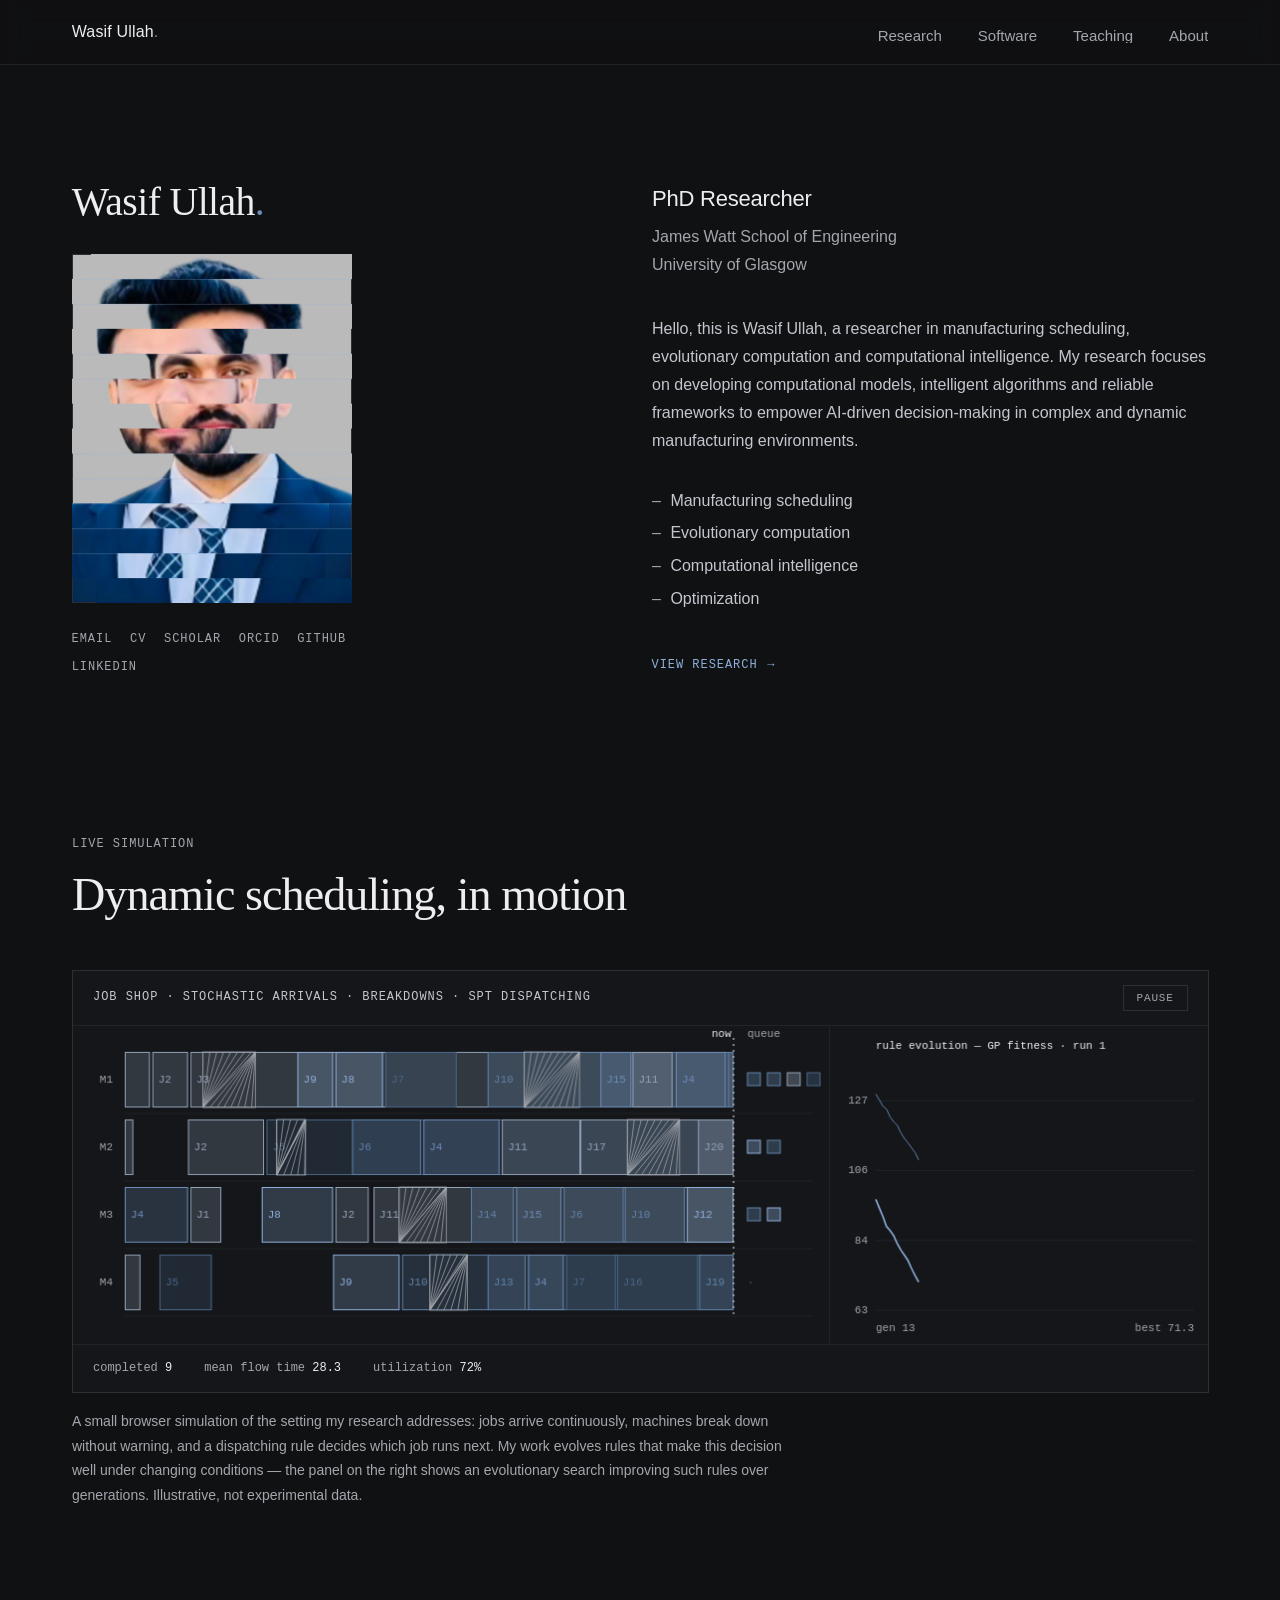
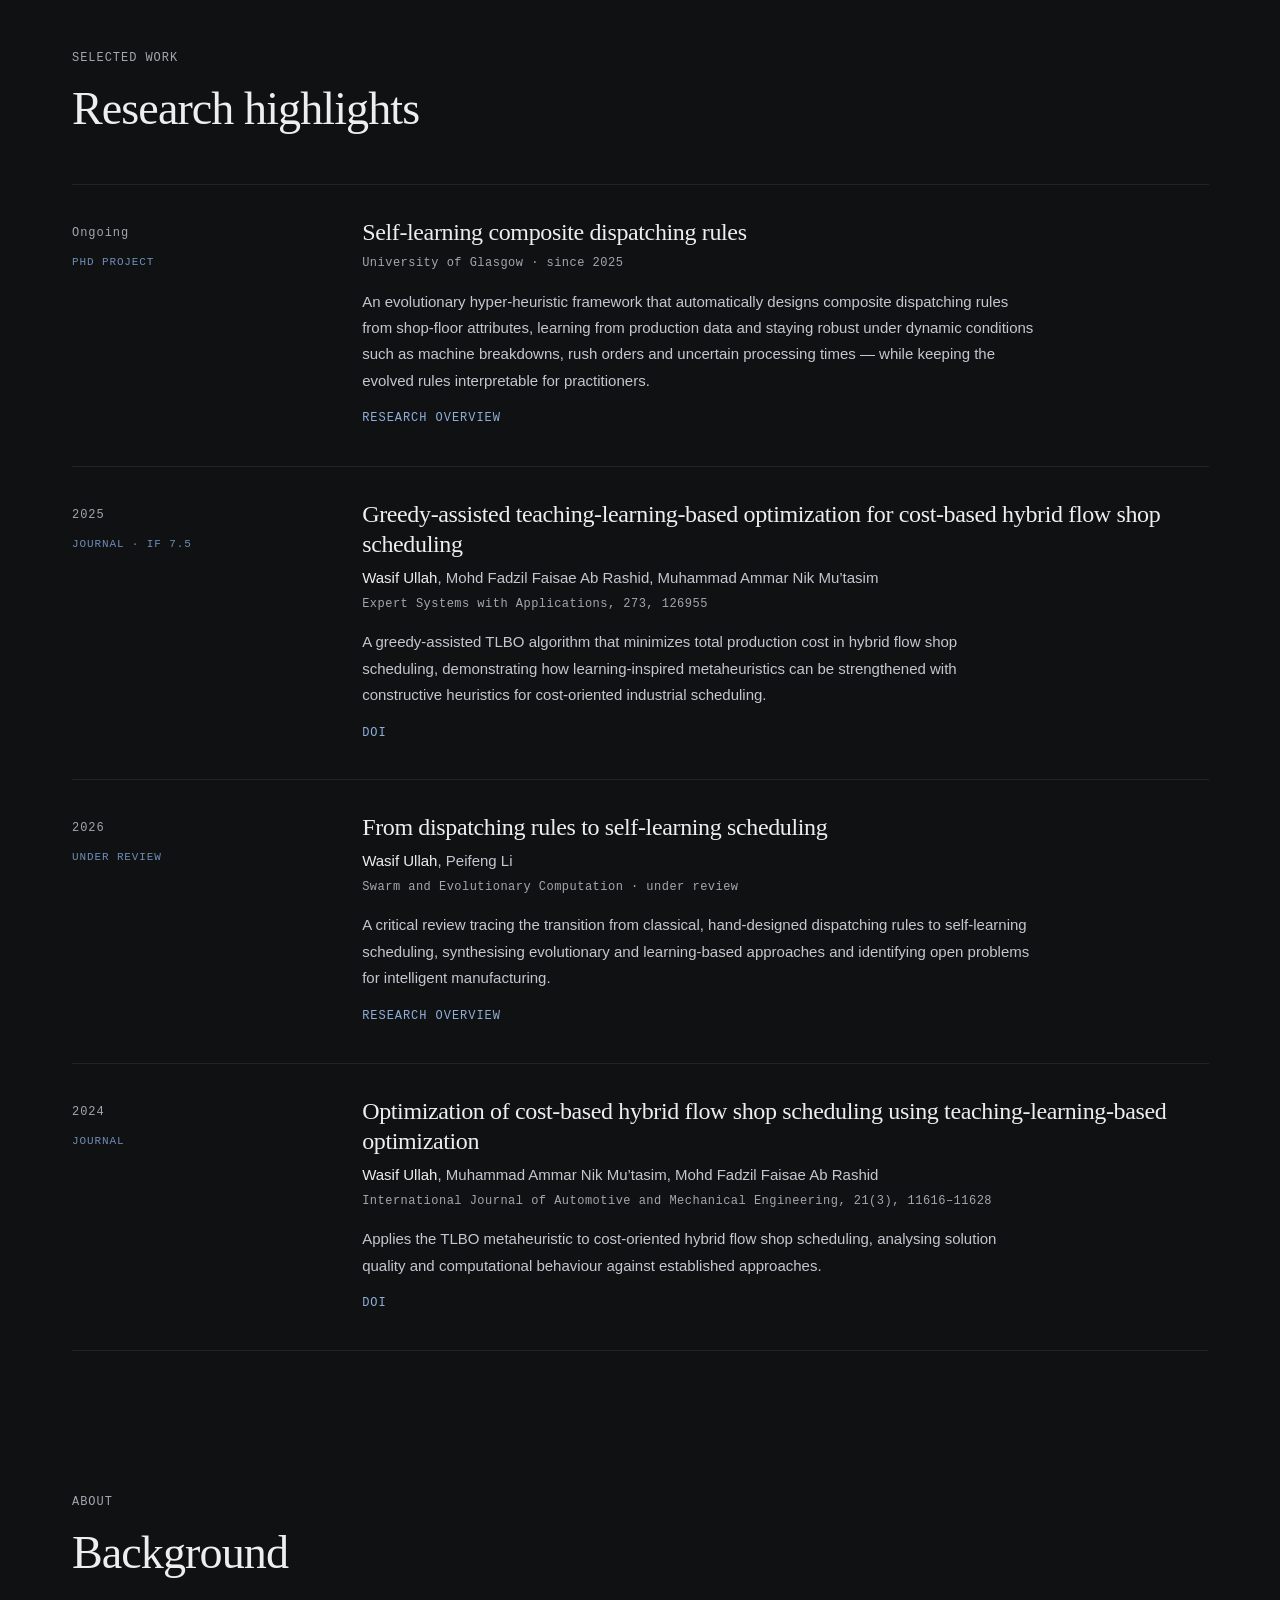
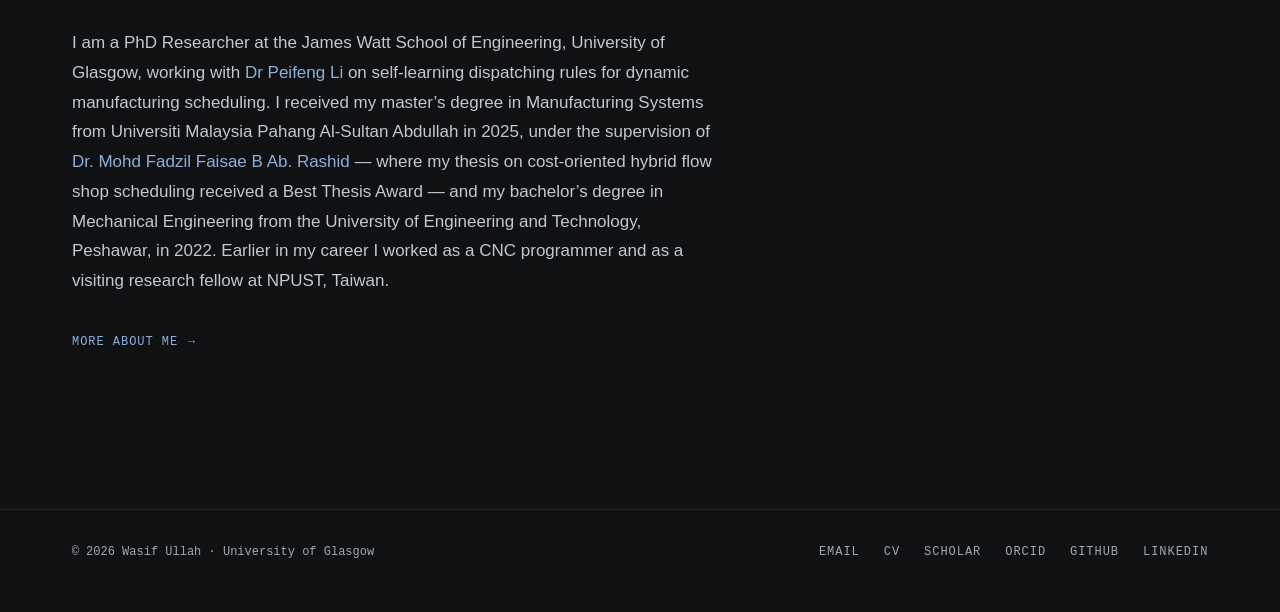
==== commit 9d8a6684: "Update index.html" ====
--- a/index.html
+++ b/index.html
@@ -58,11 +58,10 @@
         </a>
 
         <p class="hero-bio">
-          Hello, this is Wasif Ullah, a researcher in evolutionary computation and
-          manufacturing scheduling optimization. My work draws on computational
-          intelligence, metaheuristics, and machine learning to develop adaptive,
-          interpretable, and self-learning scheduling methods for dynamic manufacturing
-          systems.
+          Hello, this is Wasif Ullah, a researcher in manufacturing scheduling, evolutionary computation 
+          and computational intelligence. My research focuses on developing computational models, intelligent
+          algorithms and reliable frameworks to empower AI-driven decision-making in complex and dynamic 
+          manufacturing environments. 
         </p>
 
         <ul class="interests">
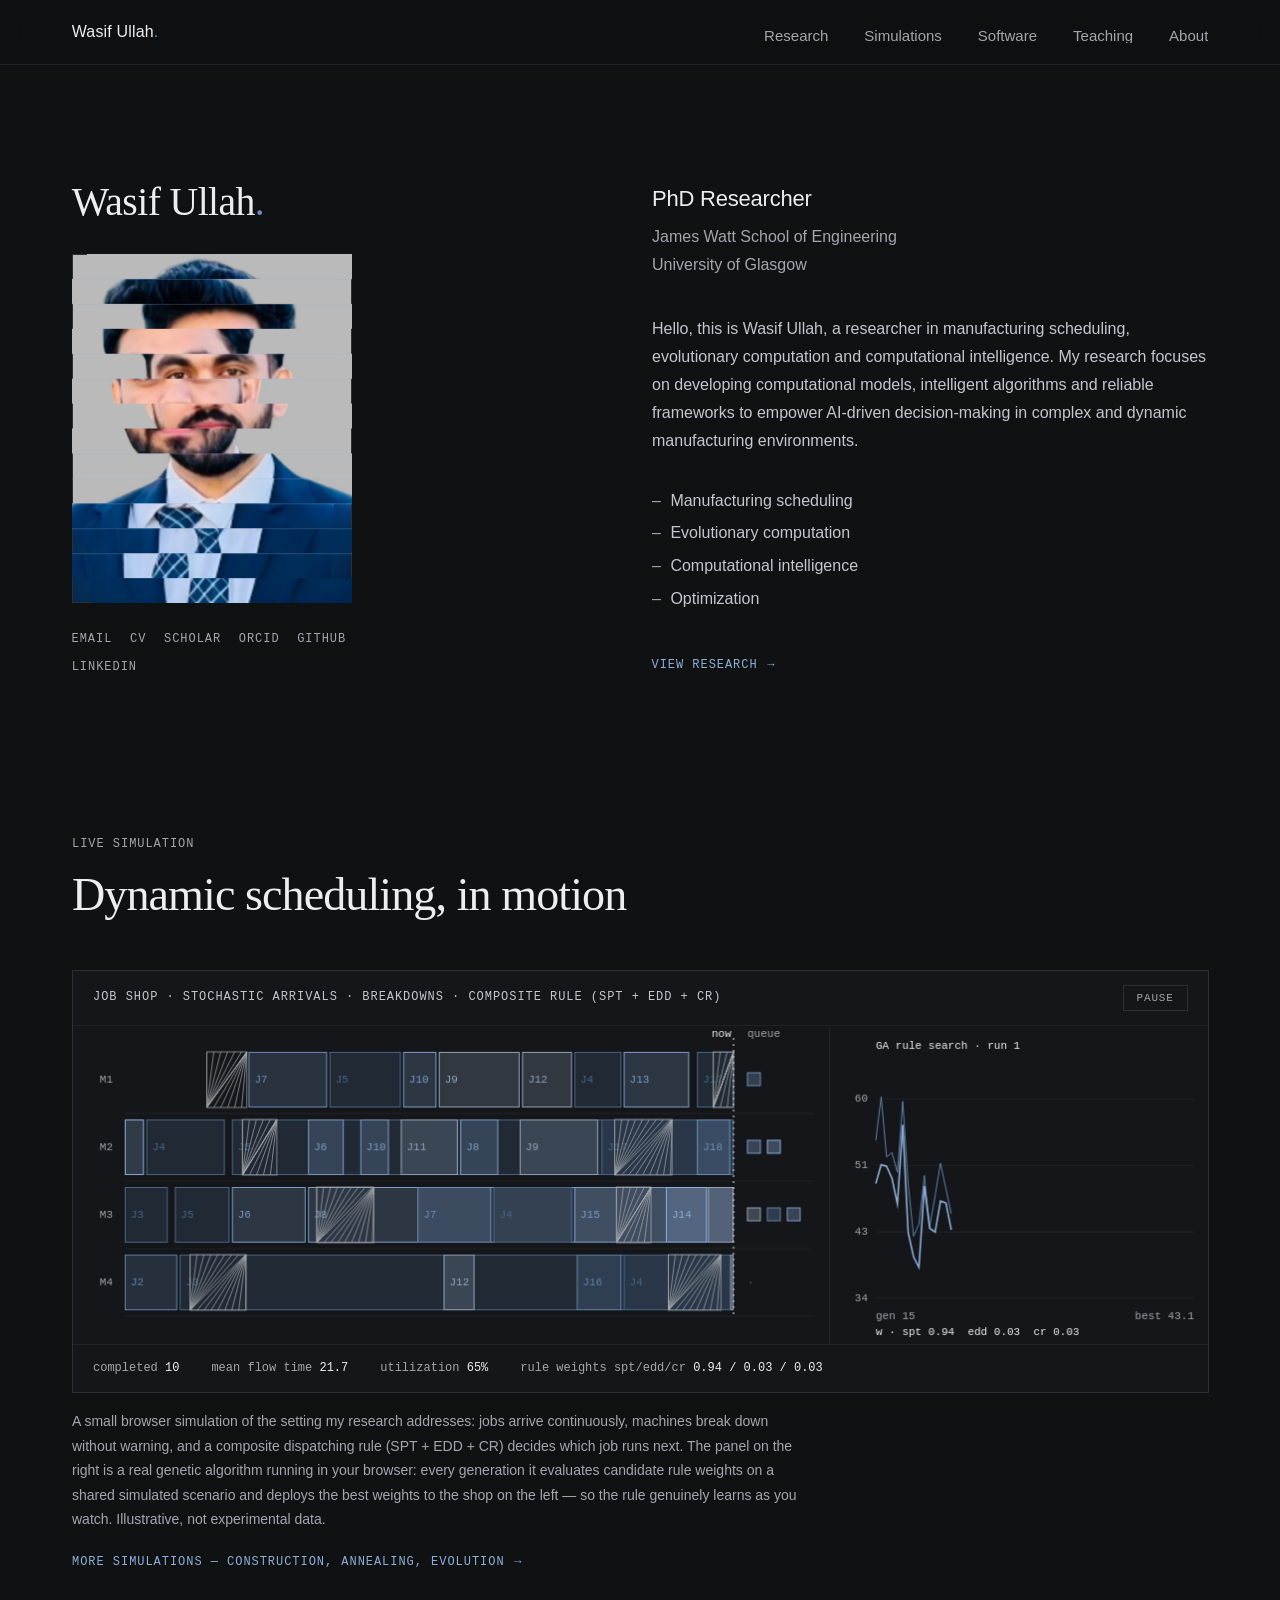
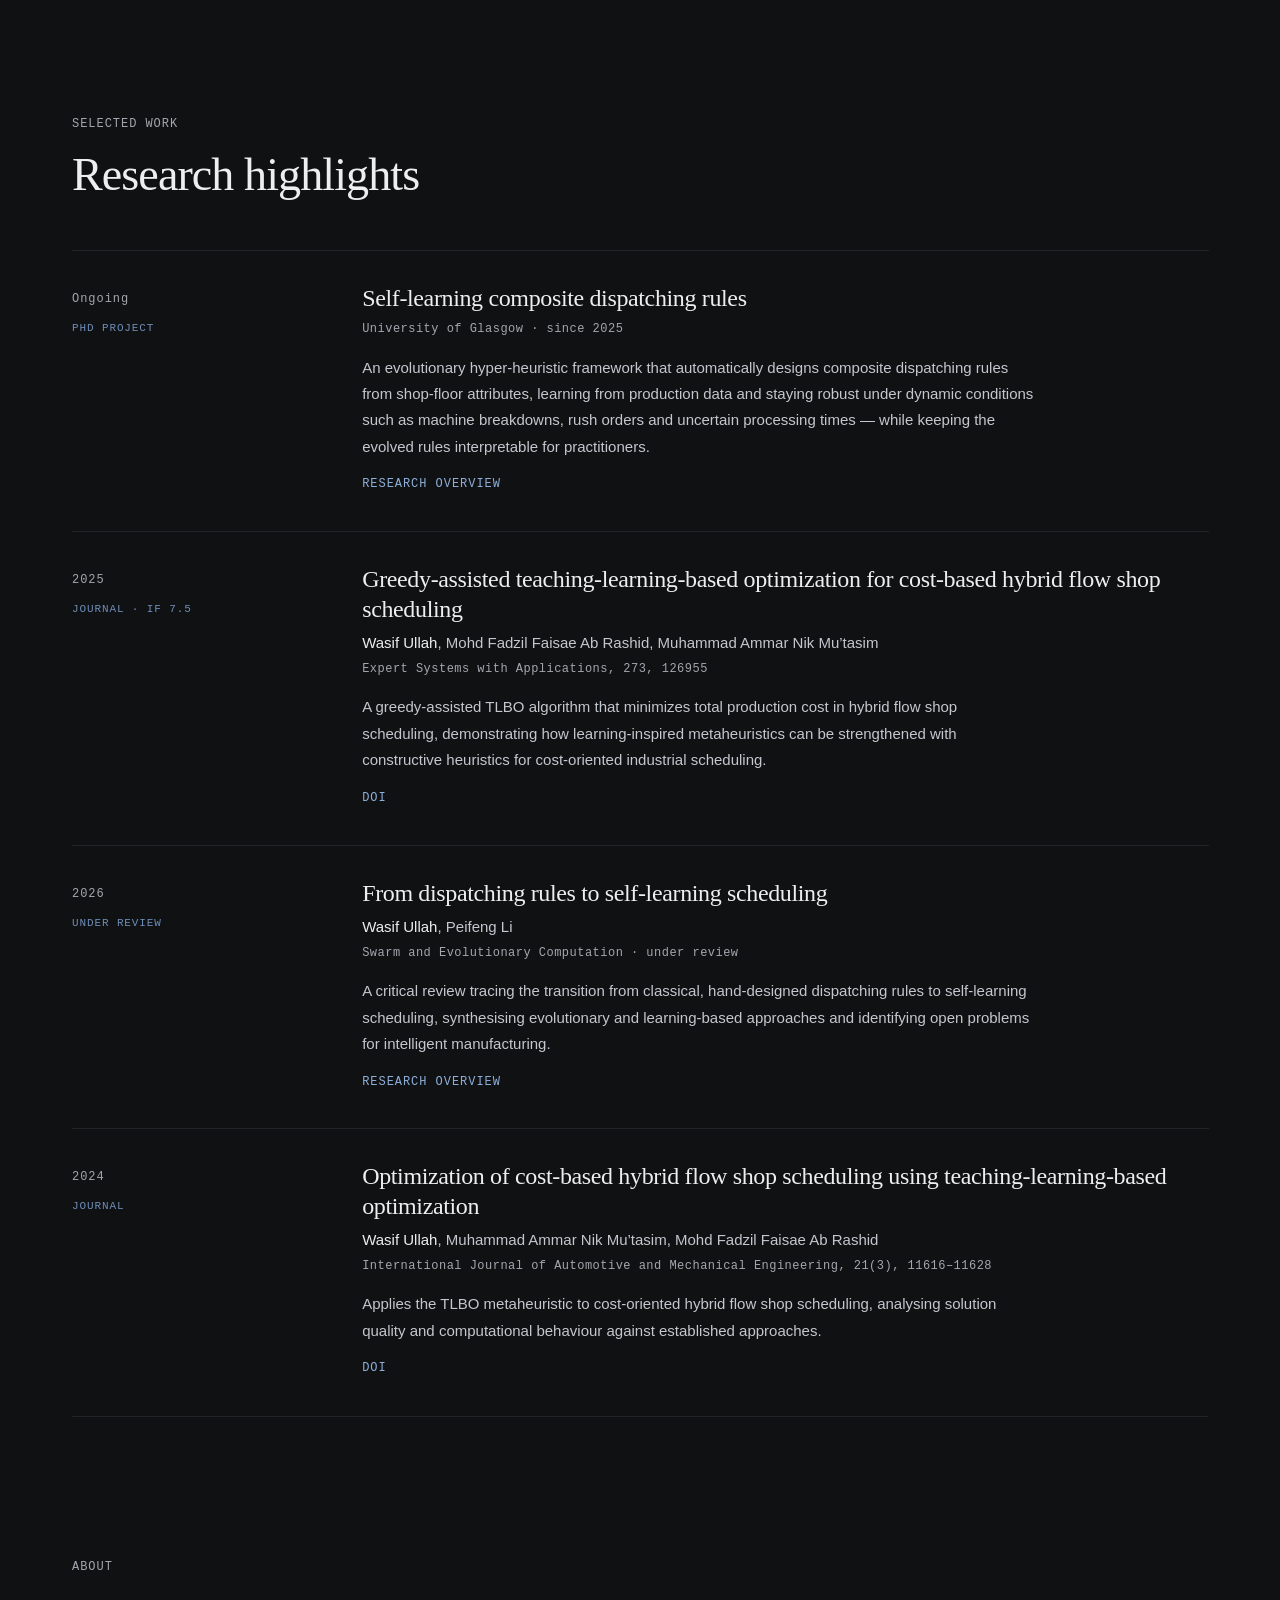
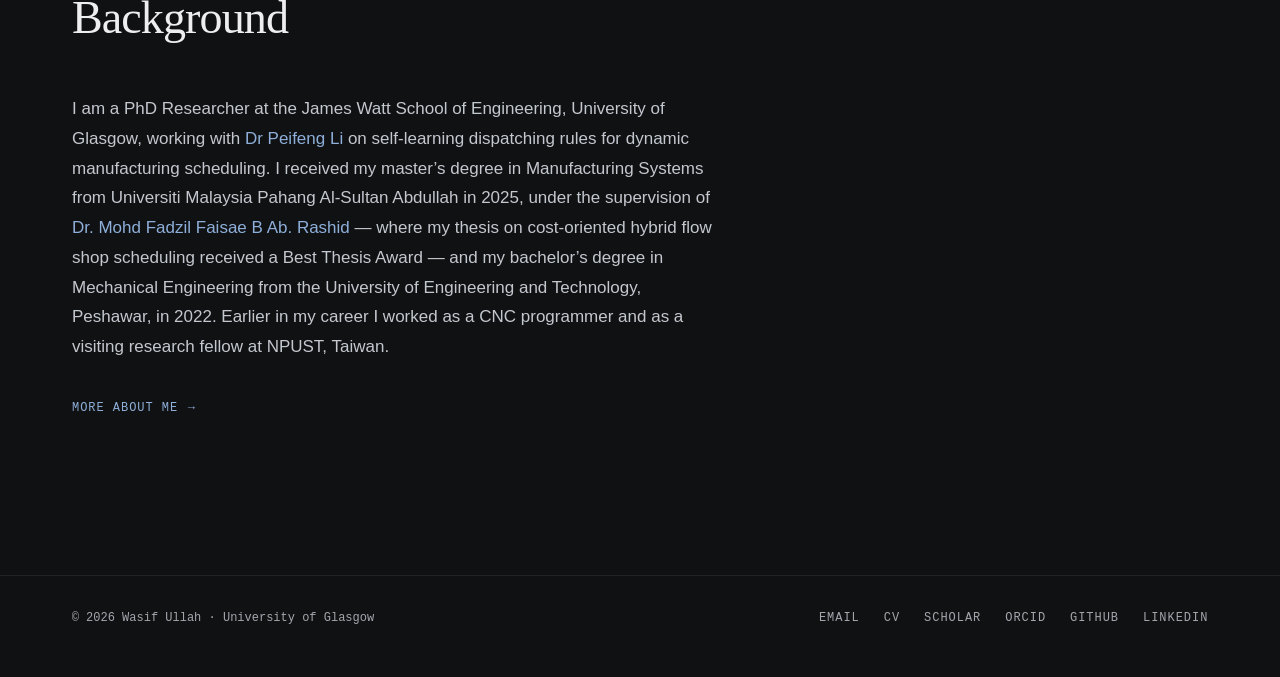
==== commit d223cc96: "Add files via upload" ====
--- a/index.html
+++ b/index.html
@@ -22,6 +22,7 @@
       <a class="site-header-name" href="index.html" aria-current="page" aria-label="Wasif Ullah — home">Wasif Ullah<span class="dot">.</span></a>
       <nav class="site-nav" aria-label="Main navigation">
         <a href="research.html" aria-label="Research"><span class="roll"><span class="roll-inner"><span>Research</span><span>Research</span></span></span></a>
+        <a href="simulations.html" aria-label="Simulations"><span class="roll"><span class="roll-inner"><span>Simulations</span><span>Simulations</span></span></span></a>
         <a href="software.html" aria-label="Software"><span class="roll"><span class="roll-inner"><span>Software</span><span>Software</span></span></span></a>
         <a href="teaching.html" aria-label="Teaching"><span class="roll"><span class="roll-inner"><span>Teaching</span><span>Teaching</span></span></span></a>
         <a href="about.html" aria-label="About"><span class="roll"><span class="roll-inner"><span>About</span><span>About</span></span></span></a>
@@ -84,7 +85,7 @@
 
       <div class="sim-panel">
         <div class="sim-head">
-          <p class="label">Job shop · stochastic arrivals · breakdowns · SPT dispatching</p>
+          <p class="label">Job shop · stochastic arrivals · breakdowns · composite rule (SPT + EDD + CR)</p>
           <button class="sim-toggle" type="button" aria-label="Pause or play the simulation">Pause</button>
         </div>
         <div class="sim-canvases">
@@ -95,14 +96,20 @@
           <span class="stat">completed <b data-sim="done">0</b></span>
           <span class="stat">mean flow time <b data-sim="flow">0.0</b></span>
           <span class="stat">utilization <b data-sim="util">0%</b></span>
+          <span class="stat">rule weights spt/edd/cr <b data-sim="weights">–</b></span>
         </div>
       </div>
       <p class="sim-caption">
         A small browser simulation of the setting my research addresses: jobs arrive
-        continuously, machines break down without warning, and a dispatching rule decides
-        which job runs next. My work evolves rules that make this decision well under
-        changing conditions — the panel on the right shows an evolutionary search
-        improving such rules over generations. Illustrative, not experimental data.
+        continuously, machines break down without warning, and a composite dispatching
+        rule (SPT + EDD + CR) decides which job runs next. The panel on the right is a
+        real genetic algorithm running in your browser: every generation it evaluates
+        candidate rule weights on a shared simulated scenario and deploys the best
+        weights to the shop on the left — so the rule genuinely learns as you watch.
+        Illustrative, not experimental data.
+      </p>
+      <p class="sim-caption">
+        <a class="arrow-link" href="simulations.html">More simulations — construction, annealing, evolution <span class="arrow" aria-hidden="true">→</span></a>
       </p>
     </section>
 
--- a/css/style.css
+++ b/css/style.css
@@ -412,6 +412,7 @@
   display: grid;
   grid-template-columns: 2fr 1fr;
 }
+.sim-canvases.single { grid-template-columns: 1fr; }
 .sim-canvases canvas {
   display: block;
   width: 100%;
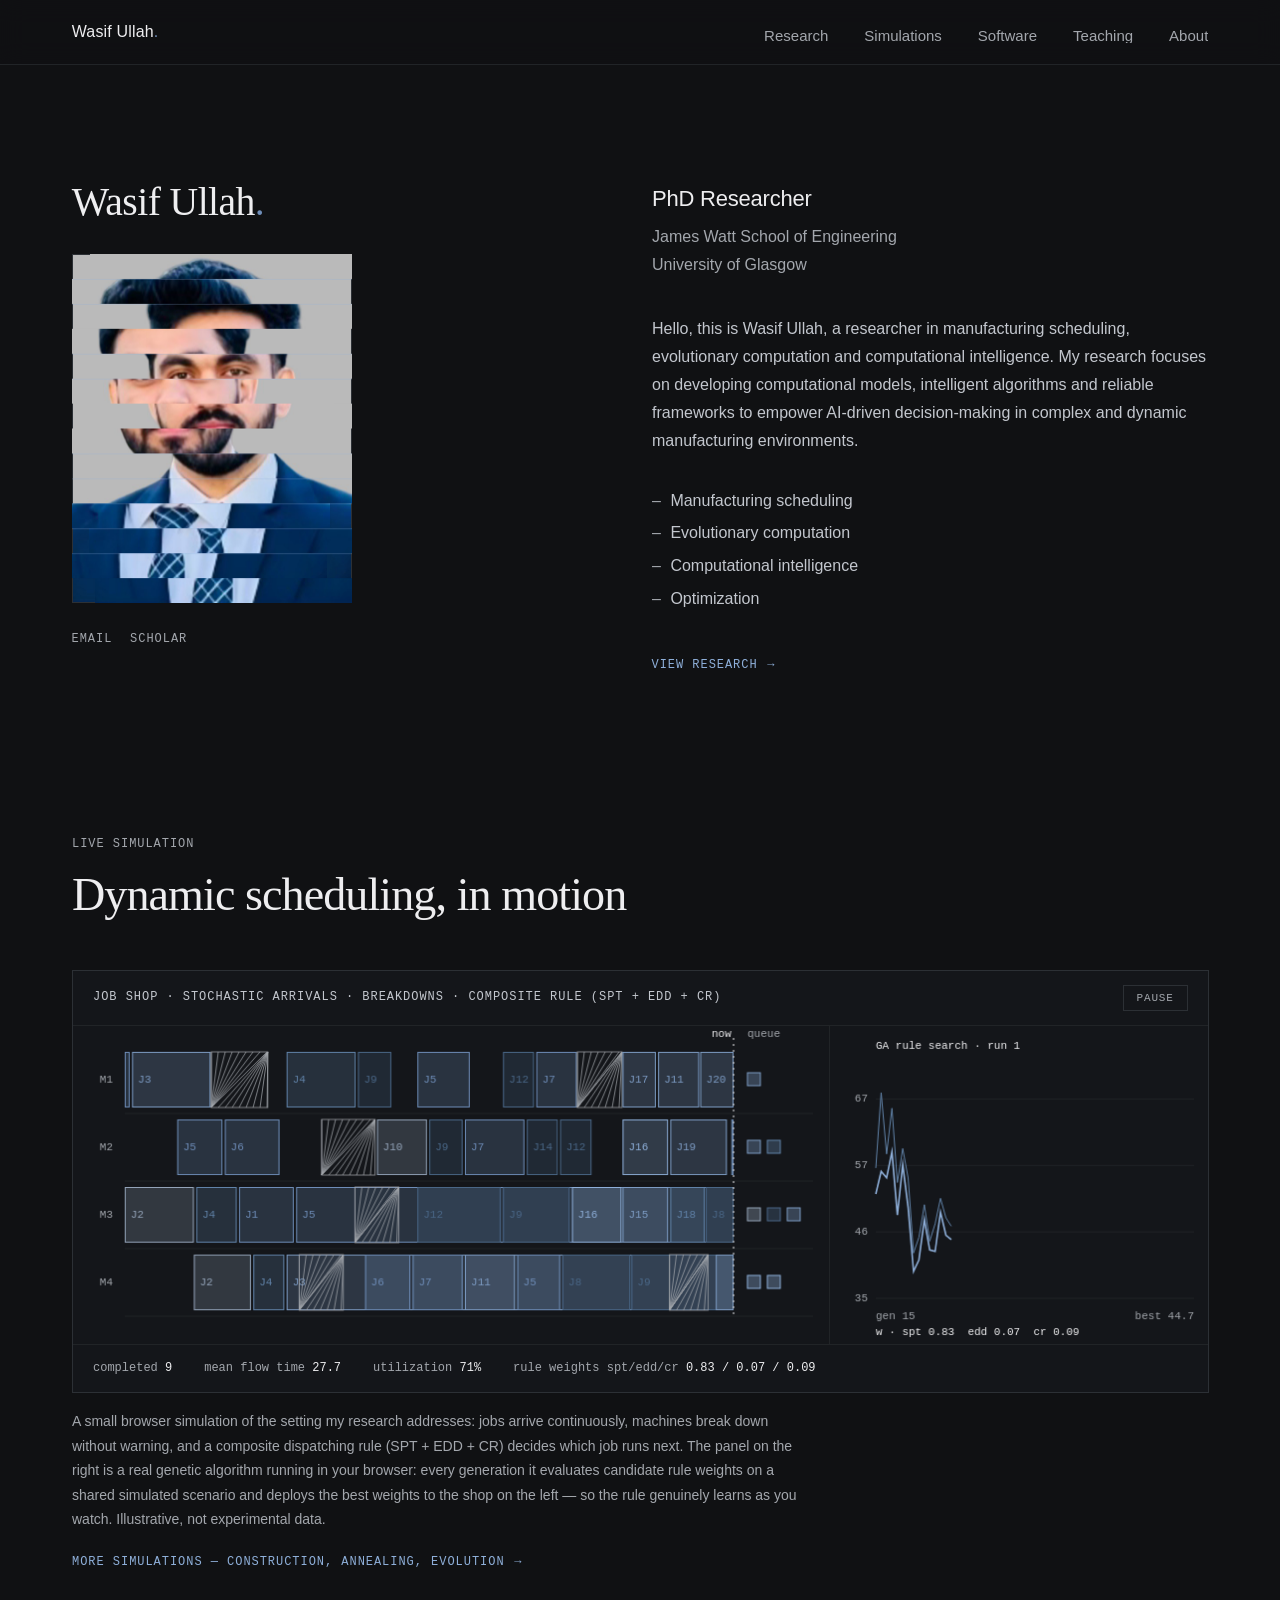
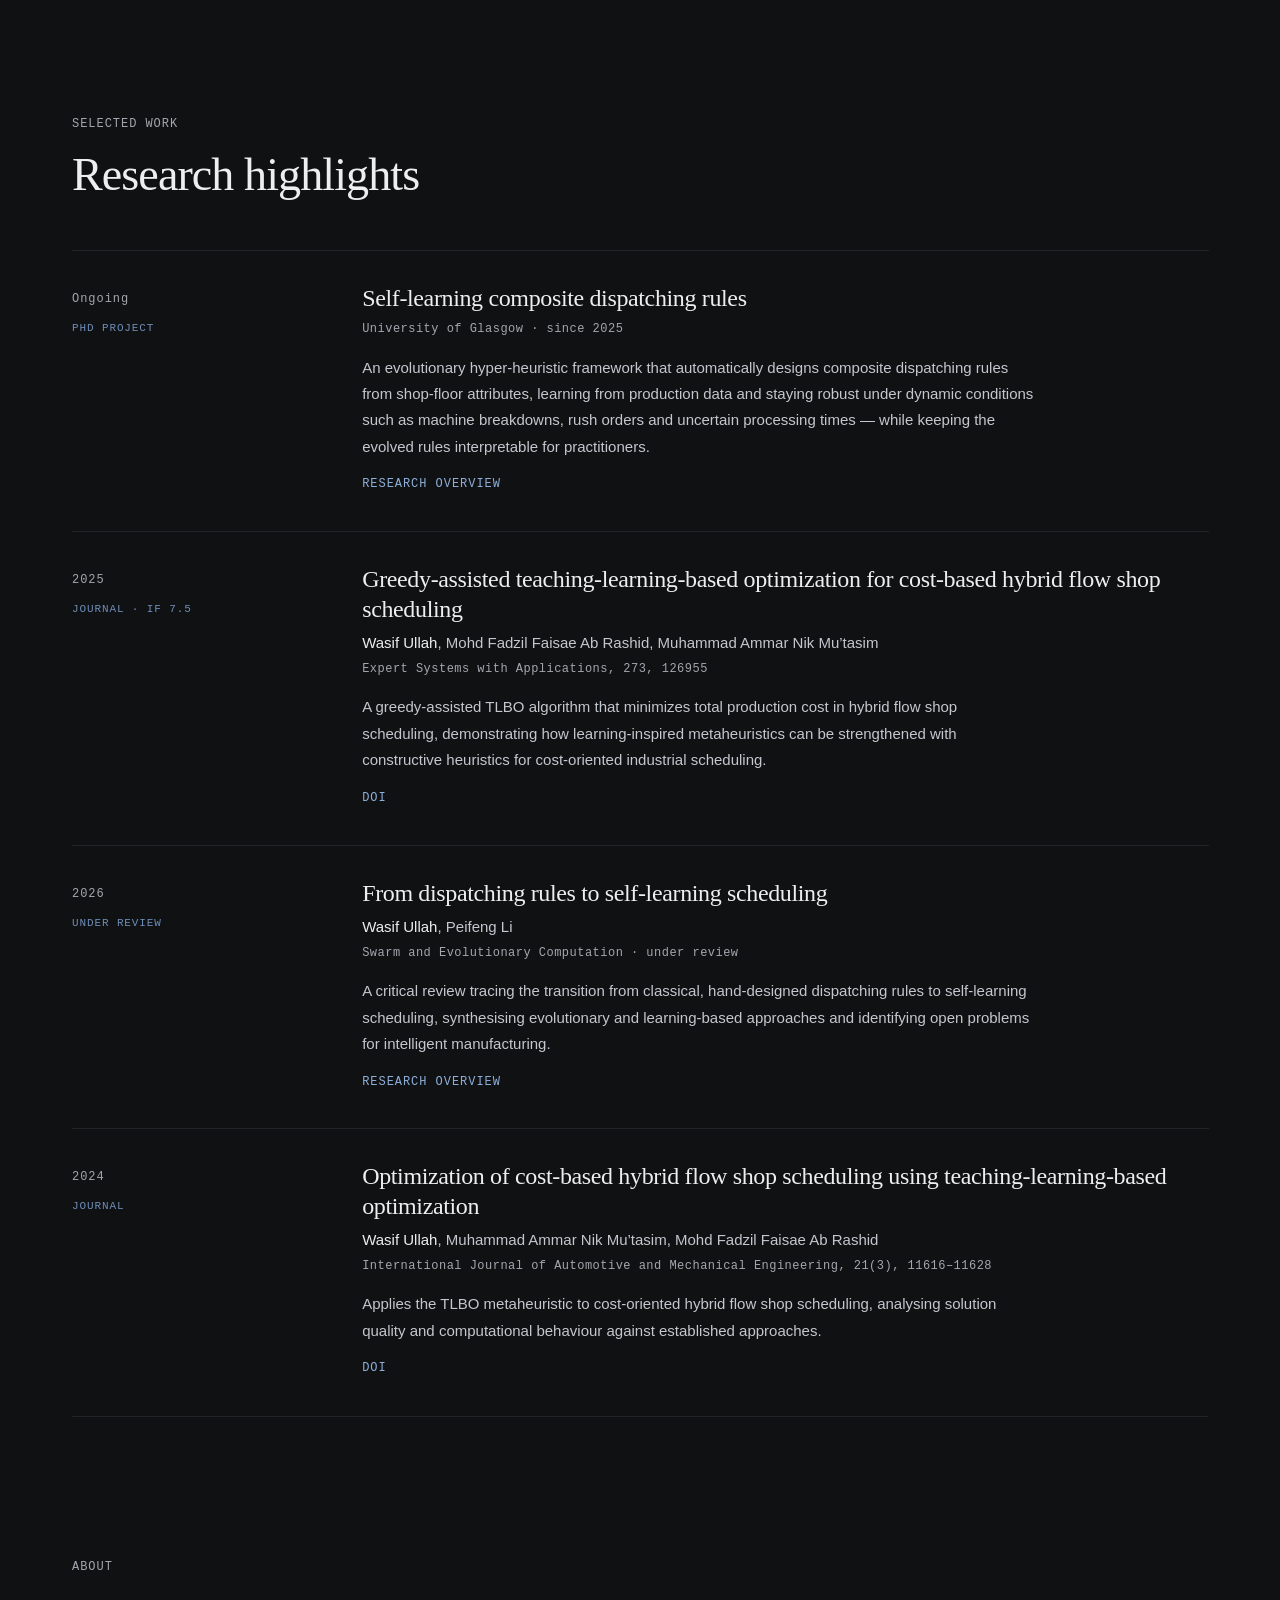
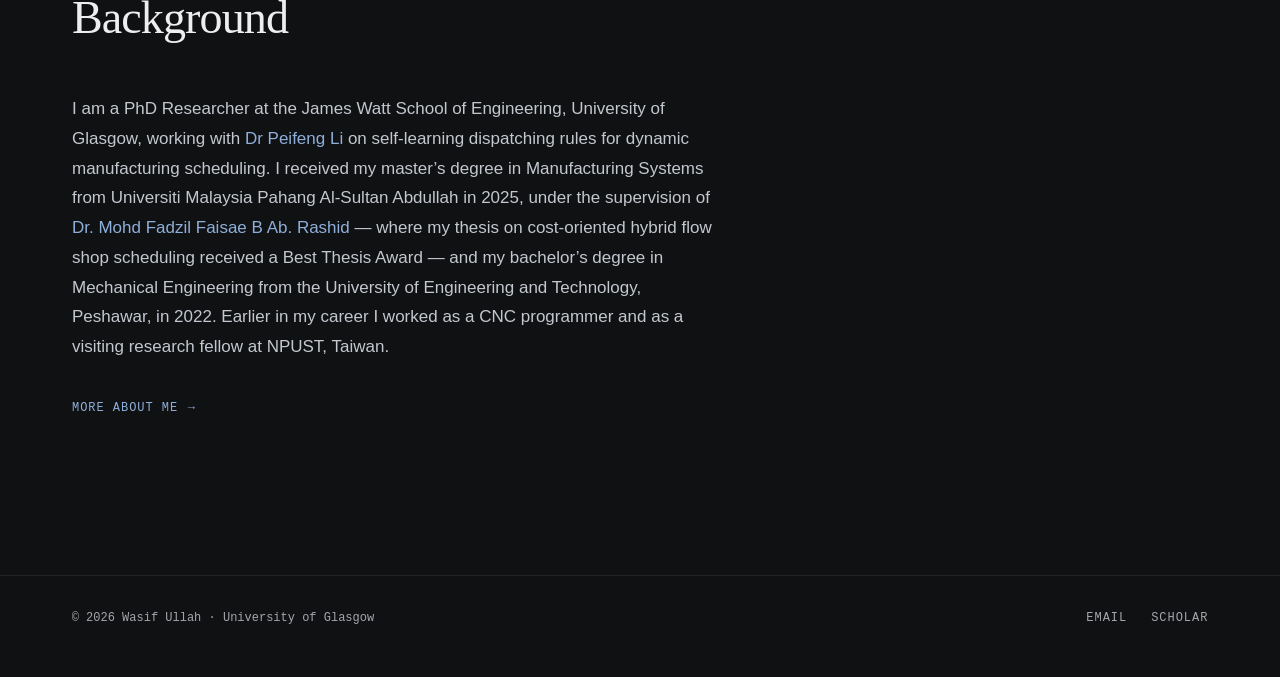
==== commit a0610828: "Add files via upload" ====
--- a/index.html
+++ b/index.html
@@ -41,11 +41,7 @@
         </figure>
         <nav class="contact-links" aria-label="Contact and profiles">
           <a href="mailto:wasif.optim@gmail.com" aria-label="Email" title="wasif.optim@gmail.com"><span>Email</span></a>
-          <a href="assets/cv.pdf" aria-label="Curriculum vitae (PDF)" title="Curriculum vitae (PDF)"><span>CV</span></a>
           <a href="https://scholar.google.com/citations?user=JLo4vEMAAAAJ&amp;hl=en" aria-label="Google Scholar" title="Google Scholar"><span>Scholar</span></a>
-          <a href="https://orcid.org/0009-0007-9515-0341" aria-label="ORCID" title="ORCID 0009-0007-9515-0341"><span>ORCID</span></a>
-          <a href="https://github.com/wasif-ai-opt" aria-label="GitHub" title="GitHub"><span>GitHub</span></a>
-          <a href="https://www.linkedin.com/in/engineeringoptimization/" aria-label="LinkedIn" title="LinkedIn"><span>LinkedIn</span></a>
         </nav>
       </div>
 
@@ -239,11 +235,7 @@
       <p>&copy; <span id="year">2026</span> Wasif Ullah · University of Glasgow</p>
       <nav class="contact-links" aria-label="Contact and profiles">
         <a href="mailto:wasif.optim@gmail.com">Email</a>
-        <a href="assets/cv.pdf">CV</a>
         <a href="https://scholar.google.com/citations?user=JLo4vEMAAAAJ&amp;hl=en">Scholar</a>
-        <a href="https://orcid.org/0009-0007-9515-0341">ORCID</a>
-        <a href="https://github.com/wasif-ai-opt">GitHub</a>
-        <a href="https://www.linkedin.com/in/engineeringoptimization/">LinkedIn</a>
       </nav>
     </div>
   </footer>
